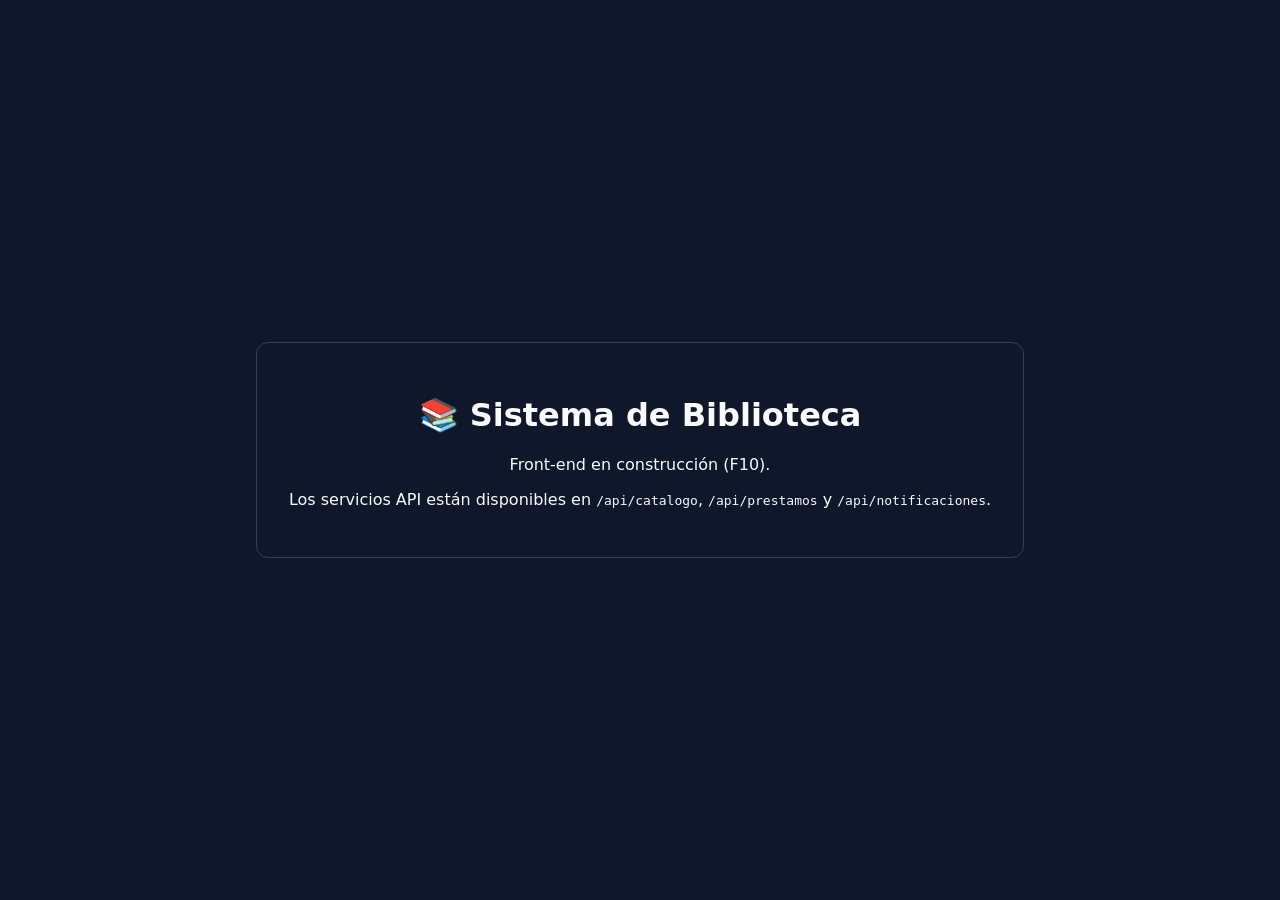
==== frontend/index.html @ 23910ef3 "F1: infraestructura Docker (compose base/override/prod, healthchecks, entrypoint no-root, gateway in" ====
<!doctype html>
<html lang="es">
<head>
  <meta charset="utf-8">
  <title>Sistema de Biblioteca — En construcción</title>
  <style>
    body { font-family: system-ui, sans-serif; display: flex; align-items: center;
           justify-content: center; height: 100vh; margin: 0; background: #0f172a; color: #f8fafc; }
    .card { text-align: center; padding: 2rem; border: 1px solid #334155; border-radius: 12px; }
  </style>
</head>
<body>
  <div class="card">
    <h1>📚 Sistema de Biblioteca</h1>
    <p>Front-end en construcción (F10).</p>
    <p>Los servicios API están disponibles en <code>/api/catalogo</code>, <code>/api/prestamos</code> y <code>/api/notificaciones</code>.</p>
  </div>
</body>
</html>
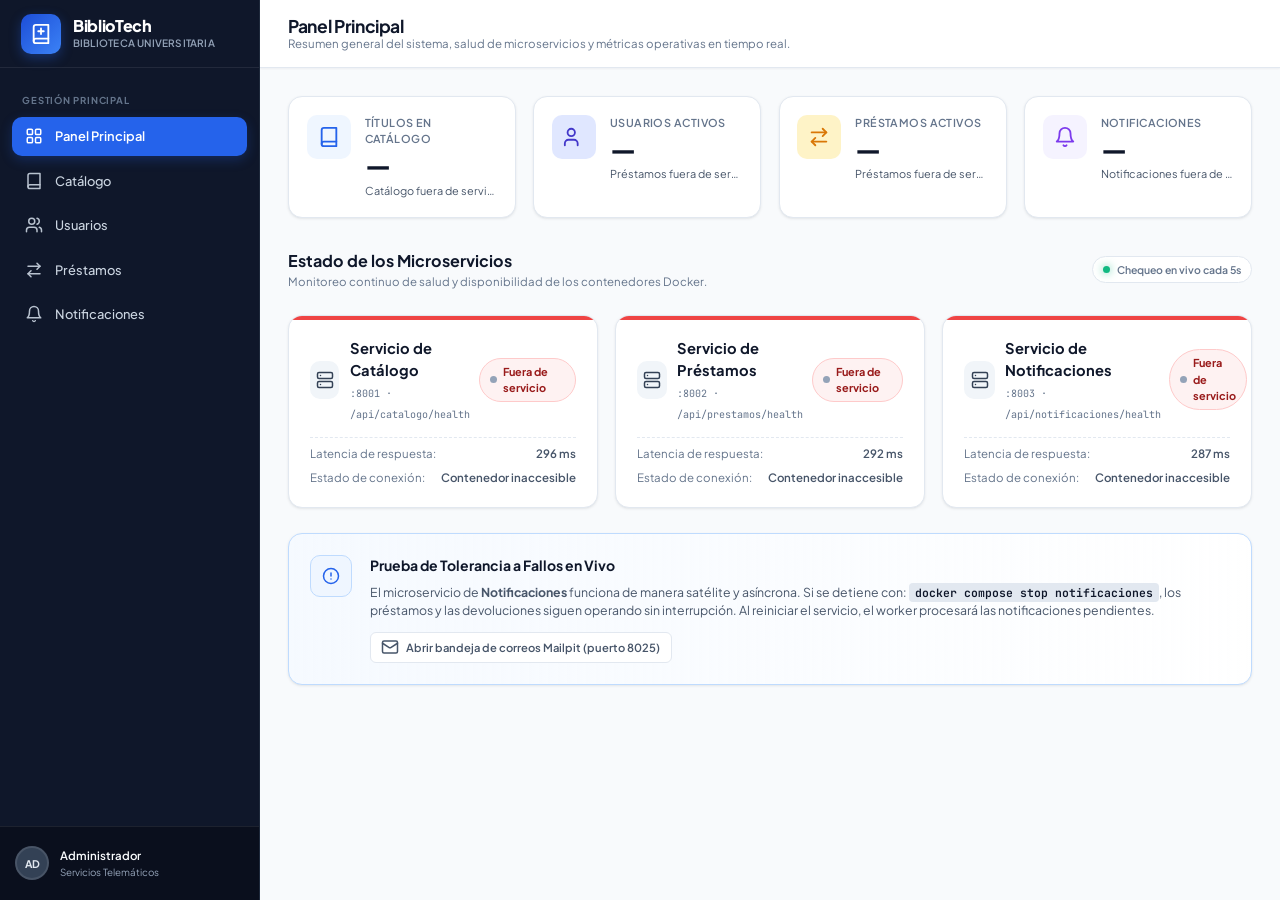
==== commit 4c215fe4: "style: correcion de front" ====
--- a/frontend/index.html
+++ b/frontend/index.html
@@ -1,19 +1,681 @@
 <!doctype html>
 <html lang="es">
+
 <head>
   <meta charset="utf-8">
-  <title>Sistema de Biblioteca — En construcción</title>
-  <style>
-    body { font-family: system-ui, sans-serif; display: flex; align-items: center;
-           justify-content: center; height: 100vh; margin: 0; background: #0f172a; color: #f8fafc; }
-    .card { text-align: center; padding: 2rem; border: 1px solid #334155; border-radius: 12px; }
-  </style>
+  <meta name="viewport" content="width=device-width, initial-scale=1">
+  <meta name="description"
+    content="Sistema de Gestión de Biblioteca Universitaria - Panel de Administración y Microservicios">
+  <title>BiblioTech — Sistema de Gestión de Biblioteca Universitaria</title>
+  <link rel="preconnect" href="https://fonts.googleapis.com">
+  <link rel="preconnect" href="https://fonts.gstatic.com" crossorigin>
+  <link
+    href="https://fonts.googleapis.com/css2?family=Plus+Jakarta+Sans:wght@400;500;600;700;800&family=JetBrains+Mono:wght@400;500&display=swap"
+    rel="stylesheet">
+  <link rel="stylesheet" href="style.css">
 </head>
+
 <body>
-  <div class="card">
-    <h1>📚 Sistema de Biblioteca</h1>
-    <p>Front-end en construcción (F10).</p>
-    <p>Los servicios API están disponibles en <code>/api/catalogo</code>, <code>/api/prestamos</code> y <code>/api/notificaciones</code>.</p>
+  <div class="app-layout">
+    <!-- Overlay móvil para cerrar sidebar al hacer clic fuera -->
+    <div class="sidebar-backdrop" id="sidebarBackdrop"></div>
+
+    <!-- SIDEBAR DE NAVEGACIÓN -->
+    <aside class="sidebar" id="sidebar">
+      <!-- Marca institucional -->
+      <div class="sidebar-brand">
+        <div class="brand-icon">
+          <svg class="svg-icon" viewBox="0 0 24 24" fill="none" stroke="currentColor" stroke-width="2">
+            <path d="M4 19.5A2.5 2.5 0 0 1 6.5 17H20" />
+            <path d="M6.5 2H20v20H6.5A2.5 2.5 0 0 1 4 19.5v-15A2.5 2.5 0 0 1 6.5 2z" />
+            <path d="M12 6v6" />
+            <path d="M9 9h6" />
+          </svg>
+        </div>
+        <div class="brand-text">
+          <span class="brand-title">BiblioTech</span>
+          <span class="brand-subtitle">Biblioteca Universitaria</span>
+        </div>
+      </div>
+
+      <!-- Menú de navegación principal -->
+      <nav class="sidebar-nav" aria-label="Navegación principal">
+        <div class="nav-group-label">GESTIÓN PRINCIPAL</div>
+
+        <button class="nav-item on" data-t="estado" id="nav-btn-estado">
+          <span class="nav-icon">
+            <svg class="svg-icon" viewBox="0 0 24 24" fill="none" stroke="currentColor" stroke-width="2">
+              <rect x="3" y="3" width="7" height="7" rx="1.5" />
+              <rect x="14" y="3" width="7" height="7" rx="1.5" />
+              <rect x="14" y="14" width="7" height="7" rx="1.5" />
+              <rect x="3" y="14" width="7" height="7" rx="1.5" />
+            </svg>
+          </span>
+          <span class="nav-label">Panel Principal</span>
+        </button>
+
+        <button class="nav-item" data-t="catalogo" id="nav-btn-catalogo">
+          <span class="nav-icon">
+            <svg class="svg-icon" viewBox="0 0 24 24" fill="none" stroke="currentColor" stroke-width="2">
+              <path d="M4 19.5A2.5 2.5 0 0 1 6.5 17H20" />
+              <path d="M6.5 2H20v20H6.5A2.5 2.5 0 0 1 4 19.5v-15A2.5 2.5 0 0 1 6.5 2z" />
+            </svg>
+          </span>
+          <span class="nav-label">Catálogo</span>
+        </button>
+
+        <button class="nav-item" data-t="usuarios" id="nav-btn-usuarios">
+          <span class="nav-icon">
+            <svg class="svg-icon" viewBox="0 0 24 24" fill="none" stroke="currentColor" stroke-width="2">
+              <path d="M16 21v-2a4 4 0 0 0-4-4H6a4 4 0 0 0-4 4v2" />
+              <circle cx="9" cy="7" r="4" />
+              <path d="M22 21v-2a4 4 0 0 0-3-3.87" />
+              <path d="M16 3.13a4 4 0 0 1 0 7.75" />
+            </svg>
+          </span>
+          <span class="nav-label">Usuarios</span>
+        </button>
+
+        <button class="nav-item" data-t="prestamos" id="nav-btn-prestamos">
+          <span class="nav-icon">
+            <svg class="svg-icon" viewBox="0 0 24 24" fill="none" stroke="currentColor" stroke-width="2">
+              <path d="m16 3 4 4-4 4" />
+              <path d="M20 7H4" />
+              <path d="m8 21-4-4 4-4" />
+              <path d="M4 17h16" />
+            </svg>
+          </span>
+          <span class="nav-label">Préstamos</span>
+        </button>
+
+        <button class="nav-item" data-t="notificaciones" id="nav-btn-notificaciones">
+          <span class="nav-icon">
+            <svg class="svg-icon" viewBox="0 0 24 24" fill="none" stroke="currentColor" stroke-width="2">
+              <path d="M6 8a6 6 0 0 1 12 0c0 7 3 9 3 9H3s3-2 3-9" />
+              <path d="M10.3 21a1.94 1.94 0 0 0 3.4 0" />
+            </svg>
+          </span>
+          <span class="nav-label">Notificaciones</span>
+          <span class="nav-badge" id="sidebar-notif-badge" style="display:none;">0</span>
+        </button>
+      </nav>
+
+      <!-- Pie del sidebar -->
+      <div class="sidebar-footer">
+        <div class="sidebar-user">
+          <div class="user-avatar">AD</div>
+          <div class="user-meta">
+            <span class="user-name">Administrador</span>
+            <span class="user-role">Servicios Telemáticos</span>
+          </div>
+        </div>
+      </div>
+    </aside>
+
+    <!-- CONTENEDOR PRINCIPAL -->
+    <div class="main-wrapper">
+      <!-- BARRA SUPERIOR (HEADER) -->
+      <header class="topbar">
+        <div class="topbar-left">
+          <button class="btn-toggle-menu" id="btnToggleMenu" aria-label="Abrir o cerrar menú lateral"
+            title="Menú lateral">
+            <svg class="svg-icon" viewBox="0 0 24 24" fill="none" stroke="currentColor" stroke-width="2">
+              <line x1="4" x2="20" y1="12" y2="12" />
+              <line x1="4" x2="20" y1="6" y2="6" />
+              <line x1="4" x2="20" y1="18" y2="18" />
+            </svg>
+          </button>
+          <div class="topbar-title-group">
+            <h1 class="topbar-title" id="pageTitle">Panel Principal</h1>
+            <p class="topbar-desc" id="pageDesc">Resumen del sistema, salud de microservicios y métricas operativas en
+              tiempo real.</p>
+          </div>
+        </div>
+
+        <div class="topbar-right"></div>
+      </header>
+
+      <!-- ÁREA DE CONTENIDO (SECCIONES) -->
+      <main class="content-area">
+
+        <!-- ============================================================== -->
+        <!-- SECCIÓN: PANEL PRINCIPAL (ESTADO) -->
+        <!-- ============================================================== -->
+        <section id="estado" class="view-section">
+          <!-- Tarjetas de estadísticas generales (KPIs con datos reales) -->
+          <div class="kpi-grid">
+            <div class="kpi-card" id="kpi-libros">
+              <div class="kpi-icon-wrap kpi-blue">
+                <svg class="svg-icon" viewBox="0 0 24 24" fill="none" stroke="currentColor" stroke-width="2">
+                  <path d="M4 19.5A2.5 2.5 0 0 1 6.5 17H20" />
+                  <path d="M6.5 2H20v20H6.5A2.5 2.5 0 0 1 4 19.5v-15A2.5 2.5 0 0 1 6.5 2z" />
+                </svg>
+              </div>
+              <div class="kpi-content">
+                <span class="kpi-label">Títulos en Catálogo</span>
+                <span class="kpi-val" id="stat-total-libros">—</span>
+                <span class="kpi-sub" id="stat-libros-sub">Cargando inventario...</span>
+              </div>
+            </div>
+
+            <div class="kpi-card" id="kpi-usuarios">
+              <div class="kpi-icon-wrap kpi-indigo">
+                <svg class="svg-icon" viewBox="0 0 24 24" fill="none" stroke="currentColor" stroke-width="2">
+                  <path d="M16 21v-2a4 4 0 0 0-4-4H6a4 4 0 0 0-4 4v2" />
+                  <circle cx="9" cy="7" r="4" />
+                </svg>
+              </div>
+              <div class="kpi-content">
+                <span class="kpi-label">Usuarios Activos</span>
+                <span class="kpi-val" id="stat-total-usuarios">—</span>
+                <span class="kpi-sub" id="stat-usuarios-sub">Cargando registro...</span>
+              </div>
+            </div>
+
+            <div class="kpi-card" id="kpi-prestamos">
+              <div class="kpi-icon-wrap kpi-amber">
+                <svg class="svg-icon" viewBox="0 0 24 24" fill="none" stroke="currentColor" stroke-width="2">
+                  <path d="m16 3 4 4-4 4" />
+                  <path d="M20 7H4" />
+                  <path d="m8 21-4-4 4-4" />
+                  <path d="M4 17h16" />
+                </svg>
+              </div>
+              <div class="kpi-content">
+                <span class="kpi-label">Préstamos Activos</span>
+                <span class="kpi-val" id="stat-total-prestamos">—</span>
+                <span class="kpi-sub" id="stat-prestamos-sub">Cargando circulación...</span>
+              </div>
+            </div>
+
+            <div class="kpi-card" id="kpi-notificaciones">
+              <div class="kpi-icon-wrap kpi-purple">
+                <svg class="svg-icon" viewBox="0 0 24 24" fill="none" stroke="currentColor" stroke-width="2">
+                  <path d="M6 8a6 6 0 0 1 12 0c0 7 3 9 3 9H3s3-2 3-9" />
+                  <path d="M10.3 21a1.94 1.94 0 0 0 3.4 0" />
+                </svg>
+              </div>
+              <div class="kpi-content">
+                <span class="kpi-label">Notificaciones</span>
+                <span class="kpi-val" id="stat-total-notifs">—</span>
+                <span class="kpi-sub" id="stat-notifs-sub">Cargando cola...</span>
+              </div>
+            </div>
+          </div>
+
+          <!-- Cabecera de sección de salud -->
+          <div class="section-title-bar">
+            <div>
+              <h2 class="section-heading">Estado de los Microservicios</h2>
+              <p class="section-subheading">Monitoreo continuo de salud y disponibilidad de los contenedores Docker.</p>
+            </div>
+            <span class="pulse-indicator-badge">
+              <span class="status-dot green"></span> Chequeo en vivo cada 5s
+            </span>
+          </div>
+
+          <!-- Tarjetas de microservicios -->
+          <div class="cards" id="svc"></div>
+
+          <!-- Banner de Resiliencia y Tolerancia a Fallos -->
+          <div class="callout-card">
+            <div class="callout-icon">
+              <svg class="svg-icon" viewBox="0 0 24 24" fill="none" stroke="currentColor" stroke-width="2">
+                <circle cx="12" cy="12" r="10" />
+                <line x1="12" x2="12" y1="8" y2="12" />
+                <line x1="12" x2="12.01" y1="16" y2="16" />
+              </svg>
+            </div>
+            <div class="callout-content">
+              <h4 class="callout-title">Prueba de Tolerancia a Fallos en Vivo</h4>
+              <p class="callout-desc">
+                El microservicio de <strong>Notificaciones</strong> funciona de manera satélite y asíncrona. Si se
+                detiene con:
+                <code>docker compose stop notificaciones</code>, los préstamos y las devoluciones siguen operando sin
+                interrupción.
+                Al reiniciar el servicio, el worker procesará las notificaciones pendientes.
+              </p>
+              <div class="callout-actions">
+                <a href="http://localhost:8025" target="_blank" rel="noopener noreferrer"
+                  class="btn btn-secondary btn-sm">
+                  <svg class="svg-icon" viewBox="0 0 24 24" fill="none" stroke="currentColor" stroke-width="2">
+                    <rect width="20" height="16" x="2" y="4" rx="2" />
+                    <path d="m22 7-8.97 5.7a1.94 1.94 0 0 1-2.06 0L2 7" />
+                  </svg>
+                  Abrir bandeja de correos Mailpit (puerto 8025)
+                </a>
+              </div>
+            </div>
+          </div>
+        </section>
+
+        <!-- ============================================================== -->
+        <!-- SECCIÓN: CATÁLOGO DE LIBROS Y AUTORES -->
+        <!-- ============================================================== -->
+        <section id="catalogo" class="view-section" hidden>
+          <!-- Alerta de salud de catálogo si cae -->
+          <div id="cat-down-alert" class="alert-banner warning" style="display:none;">
+            <svg class="svg-icon" viewBox="0 0 24 24" fill="none" stroke="currentColor" stroke-width="2">
+              <circle cx="12" cy="12" r="10" />
+              <line x1="12" x2="12" y1="8" y2="12" />
+              <line x1="12" x2="12.01" y1="16" y2="16" />
+            </svg>
+            <div class="alert-content">
+              <strong>El microservicio de Catálogo se encuentra fuera de servicio.</strong>
+              <span>No es posible consultar ni administrar libros y autores en este momento. Espera a que el contenedor de catálogo se restablezca.</span>
+            </div>
+          </div>
+
+          <!-- Formularios en grid equilibrado -->
+          <div class="forms-grid">
+            <!-- Formulario: Nuevo Autor -->
+            <div class="panel-card">
+              <div class="panel-header">
+                <div class="panel-title-group">
+                  <svg class="panel-icon svg-icon" viewBox="0 0 24 24" fill="none" stroke="currentColor"
+                    stroke-width="2">
+                    <path d="M19 21v-2a4 4 0 0 0-4-4H9a4 4 0 0 0-4 4v2" />
+                    <circle cx="12" cy="7" r="4" />
+                  </svg>
+                  <div>
+                    <h3 class="panel-title">Nuevo Autor</h3>
+                    <p class="panel-subtitle">Registra autores para asociarlos a libros</p>
+                  </div>
+                </div>
+              </div>
+              <form id="f-autor" class="panel-form">
+                <div class="form-group">
+                  <label for="autor-nombre" class="form-label">Nombre del autor <span class="req">*</span></label>
+                  <input id="autor-nombre" name="nombre" class="form-control" placeholder="Ej: Gabriel García Márquez"
+                    required>
+                </div>
+                <div class="form-group">
+                  <label for="autor-nac" class="form-label">Nacionalidad</label>
+                  <input id="autor-nac" name="nacionalidad" class="form-control" placeholder="Ej: Colombiana">
+                </div>
+                <div class="form-actions">
+                  <button type="submit" class="btn btn-primary" id="btn-save-autor">
+                    <svg class="svg-icon" viewBox="0 0 24 24" fill="none" stroke="currentColor" stroke-width="2">
+                      <path d="M19 21H5a2 2 0 0 1-2-2V5a2 2 0 0 1 2-2h11l5 5v11a2 2 0 0 1-2 2z" />
+                      <polyline points="17 21 17 13 7 13 7 21" />
+                      <polyline points="7 3 7 8 15 8" />
+                    </svg>
+                    <span>Guardar autor</span>
+                  </button>
+                </div>
+              </form>
+            </div>
+
+            <!-- Formulario: Nuevo Libro -->
+            <div class="panel-card">
+              <div class="panel-header">
+                <div class="panel-title-group">
+                  <svg class="panel-icon svg-icon" viewBox="0 0 24 24" fill="none" stroke="currentColor"
+                    stroke-width="2">
+                    <path d="M4 19.5A2.5 2.5 0 0 1 6.5 17H20" />
+                    <path d="M6.5 2H20v20H6.5A2.5 2.5 0 0 1 4 19.5v-15A2.5 2.5 0 0 1 6.5 2z" />
+                  </svg>
+                  <div>
+                    <h3 class="panel-title">Nuevo Libro</h3>
+                    <p class="panel-subtitle">Añade obras al acervo bibliográfico</p>
+                  </div>
+                </div>
+              </div>
+              <form id="f-libro" class="panel-form">
+                <div class="form-group">
+                  <label for="libro-titulo" class="form-label">Título de la obra <span class="req">*</span></label>
+                  <input id="libro-titulo" name="titulo" class="form-control" placeholder="Ej: Cien años de soledad"
+                    required>
+                </div>
+                <div class="form-row">
+                  <div class="form-group flex-2">
+                    <label for="sel-autor" class="form-label">Autor asignado</label>
+                    <select name="autor_id" id="sel-autor" class="form-control"></select>
+                  </div>
+                  <div class="form-group flex-1">
+                    <label for="libro-ejemplares" class="form-label">Ejemplares <span class="req">*</span></label>
+                    <input id="libro-ejemplares" name="ejemplares_totales" class="form-control" type="number" min="1"
+                      value="1" title="Cantidad de ejemplares iniciales" required>
+                  </div>
+                </div>
+                <div class="form-actions">
+                  <button type="submit" class="btn btn-primary" id="btn-save-libro">
+                    <svg class="svg-icon" viewBox="0 0 24 24" fill="none" stroke="currentColor" stroke-width="2">
+                      <path d="M12 5v14" />
+                      <path d="M5 12h14" />
+                    </svg>
+                    <span>Guardar libro</span>
+                  </button>
+                </div>
+              </form>
+            </div>
+          </div>
+
+          <!-- Panel de inventario con filtros y búsqueda -->
+          <div class="table-card">
+            <div class="table-card-header">
+              <div class="table-title-group">
+                <h3 class="table-title">Inventario de Libros</h3>
+                <span class="count-badge" id="count-libros">0 libros</span>
+              </div>
+              <div class="table-filters">
+                <div class="search-box">
+                  <svg class="search-icon svg-icon" viewBox="0 0 24 24" fill="none" stroke="currentColor"
+                    stroke-width="2">
+                    <circle cx="11" cy="11" r="8" />
+                    <path d="m21 21-4.3-4.3" />
+                  </svg>
+                  <input type="text" id="filter-libros-search" class="search-input"
+                    placeholder="Buscar por título o autor...">
+                </div>
+                <div class="filter-pill-group">
+                  <button type="button" class="filter-pill active" data-filter-disp="all">Todos</button>
+                  <button type="button" class="filter-pill" data-filter-disp="available">Disponibles</button>
+                  <button type="button" class="filter-pill" data-filter-disp="out">Agotados</button>
+                </div>
+              </div>
+            </div>
+            <div class="table-responsive" id="t-libros"></div>
+          </div>
+        </section>
+
+        <!-- ============================================================== -->
+        <!-- SECCIÓN: GESTIÓN DE USUARIOS -->
+        <!-- ============================================================== -->
+        <section id="usuarios" class="view-section" hidden>
+          <div class="forms-grid single-col">
+            <div class="panel-card">
+              <div class="panel-header">
+                <div class="panel-title-group">
+                  <svg class="panel-icon svg-icon" viewBox="0 0 24 24" fill="none" stroke="currentColor"
+                    stroke-width="2">
+                    <path d="M16 21v-2a4 4 0 0 0-4-4H6a4 4 0 0 0-4 4v2" />
+                    <circle cx="9" cy="7" r="4" />
+                  </svg>
+                  <div>
+                    <h3 class="panel-title">Registro de Usuario Universitario</h3>
+                    <p class="panel-subtitle">Alta de estudiantes y docentes autorizados para solicitar préstamos</p>
+                  </div>
+                </div>
+              </div>
+              <form id="f-user" class="panel-form">
+                <div class="form-row-4">
+                  <div class="form-group">
+                    <label for="user-cod" class="form-label">Código / CI <span class="req">*</span></label>
+                    <input id="user-cod" name="codigo" class="form-control" placeholder="Ej: EST-2024-001 o CI"
+                      required>
+                  </div>
+                  <div class="form-group flex-2">
+                    <label for="user-nom" class="form-label">Nombre completo <span class="req">*</span></label>
+                    <input id="user-nom" name="nombre" class="form-control" placeholder="Ej: Ana María Morales"
+                      required>
+                  </div>
+                  <div class="form-group flex-2">
+                    <label for="user-mail" class="form-label">Correo institucional <span class="req">*</span></label>
+                    <input id="user-mail" name="correo" type="email" class="form-control"
+                      placeholder="usuario@universidad.edu" required>
+                  </div>
+                  <div class="form-group">
+                    <label for="user-tipo" class="form-label">Tipo de usuario <span class="req">*</span></label>
+                    <select id="user-tipo" name="tipo" class="form-control">
+                      <option value="ESTUDIANTE">ESTUDIANTE</option>
+                      <option value="DOCENTE">DOCENTE</option>
+                    </select>
+                  </div>
+                </div>
+                <div class="form-actions">
+                  <button type="submit" class="btn btn-primary" id="btn-save-user">
+                    <svg class="svg-icon" viewBox="0 0 24 24" fill="none" stroke="currentColor" stroke-width="2">
+                      <path d="M16 21v-2a4 4 0 0 0-4-4H6a4 4 0 0 0-4 4v2" />
+                      <circle cx="9" cy="7" r="4" />
+                      <line x1="19" x2="19" y1="8" y2="14" />
+                      <line x1="22" x2="16" y1="11" y2="11" />
+                    </svg>
+                    <span>Registrar usuario</span>
+                  </button>
+                </div>
+              </form>
+            </div>
+          </div>
+
+          <div class="table-card">
+            <div class="table-card-header">
+              <div class="table-title-group">
+                <h3 class="table-title">Directorio de Usuarios</h3>
+                <span class="count-badge" id="count-users">0 usuarios</span>
+              </div>
+              <div class="table-filters">
+                <div class="search-box">
+                  <svg class="search-icon svg-icon" viewBox="0 0 24 24" fill="none" stroke="currentColor"
+                    stroke-width="2">
+                    <circle cx="11" cy="11" r="8" />
+                    <path d="m21 21-4.3-4.3" />
+                  </svg>
+                  <input type="text" id="filter-users-search" class="search-input"
+                    placeholder="Buscar por código, nombre o correo...">
+                </div>
+                <div class="filter-pill-group">
+                  <button type="button" class="filter-pill active" data-filter-tipo="all">Todos</button>
+                  <button type="button" class="filter-pill" data-filter-tipo="ESTUDIANTE">Estudiantes</button>
+                  <button type="button" class="filter-pill" data-filter-tipo="DOCENTE">Docentes</button>
+                </div>
+              </div>
+            </div>
+            <div class="table-responsive" id="t-users"></div>
+          </div>
+        </section>
+
+        <!-- ============================================================== -->
+        <!-- SECCIÓN: PRÉSTAMOS Y DEVOLUCIONES -->
+        <!-- ============================================================== -->
+        <section id="prestamos" class="view-section" hidden>
+          <!-- Alerta de salud de catálogo en préstamos si cae -->
+          <div id="cat-down-prestamos-alert" class="alert-banner warning" style="display:none;">
+            <svg class="svg-icon" viewBox="0 0 24 24" fill="none" stroke="currentColor" stroke-width="2">
+              <circle cx="12" cy="12" r="10" />
+              <line x1="12" x2="12" y1="8" y2="12" />
+              <line x1="12" x2="12.01" y1="16" y2="16" />
+            </svg>
+            <div class="alert-content">
+              <strong>El microservicio de Catálogo se encuentra fuera de servicio.</strong>
+              <span>No es posible registrar nuevos préstamos ni devoluciones hasta que el servicio de Catálogo vuelva a estar en línea. El historial de préstamos se encuentra disponible en modo consulta a continuación.</span>
+            </div>
+          </div>
+
+          <div class="forms-grid">
+            <!-- Formulario de nuevo préstamo -->
+            <div class="panel-card">
+              <div class="panel-header">
+                <div class="panel-title-group">
+                  <svg class="panel-icon svg-icon" viewBox="0 0 24 24" fill="none" stroke="currentColor"
+                    stroke-width="2">
+                    <path d="m16 3 4 4-4 4" />
+                    <path d="M20 7H4" />
+                    <path d="m8 21-4-4 4-4" />
+                    <path d="M4 17h16" />
+                  </svg>
+                  <div>
+                    <h3 class="panel-title">Nuevo Préstamo</h3>
+                    <p class="panel-subtitle">Plazo configurable en días. Requiere ejemplares disponibles</p>
+                  </div>
+                </div>
+              </div>
+              <form id="f-prestamo" class="panel-form">
+                <div class="form-group">
+                  <label for="sel-user" class="form-label">Usuario solicitante <span class="req">*</span></label>
+                  <select name="usuario_id" id="sel-user" class="form-control" required></select>
+                </div>
+                <div class="form-group">
+                  <label for="sel-libro" class="form-label">Libro a prestar <span class="req">*</span></label>
+                  <select name="libro_id" id="sel-libro" class="form-control" required></select>
+                </div>
+                <div class="form-group">
+                  <label for="input-dias-prestamo" class="form-label">Tiempo de préstamo (días) <span class="req">*</span></label>
+                  <input type="number" name="dias_prestamo" id="input-dias-prestamo" class="form-control" min="1" max="365" value="7" required placeholder="Ej. 7">
+                  <span class="form-hint" id="hint-dias-prestamo">Plazo en días antes de la fecha límite (por defecto: 7 días)</span>
+                </div>
+                <div class="form-actions">
+                  <button type="submit" class="btn btn-primary" id="btn-prestar">
+                    <svg class="svg-icon" viewBox="0 0 24 24" fill="none" stroke="currentColor" stroke-width="2">
+                      <path d="M5 12h14" />
+                      <path d="m12 5 7 7-7 7" />
+                    </svg>
+                    <span>Prestar libro</span>
+                  </button>
+                </div>
+              </form>
+            </div>
+
+            <!-- Seguimiento y revisión de vencimientos -->
+            <div class="panel-card">
+              <div class="panel-header">
+                <div class="panel-title-group">
+                  <svg class="panel-icon svg-icon" viewBox="0 0 24 24" fill="none" stroke="currentColor"
+                    stroke-width="2">
+                    <circle cx="12" cy="12" r="10" />
+                    <polyline points="12 6 12 12 16 14" />
+                  </svg>
+                  <div>
+                    <h3 class="panel-title">Seguimiento y Control</h3>
+                    <p class="panel-subtitle">Filtra por estado y procesa avisos de vencimiento</p>
+                  </div>
+                </div>
+              </div>
+              <div class="panel-form">
+                <div class="form-group">
+                  <label for="f-est" class="form-label">Estado de los préstamos</label>
+                  <select id="f-est" class="form-control">
+                    <option value="">Todos los préstamos</option>
+                    <option value="ACTIVO">Solo préstamos ACTIVOS</option>
+                    <option value="DEVUELTO">Solo préstamos DEVUELTOS</option>
+                  </select>
+                </div>
+                <div class="form-actions">
+                  <button type="button" id="btn-rev" class="btn btn-secondary"
+                    title="Envía avisos de correo a préstamos con 2 o menos días restantes y reintenta multas pendientes">
+                    <svg class="svg-icon" viewBox="0 0 24 24" fill="none" stroke="currentColor" stroke-width="2">
+                      <circle cx="12" cy="12" r="10" />
+                      <polyline points="12 6 12 12 14 10" />
+                      <path d="M12 2a10 10 0 0 1 10 10" />
+                    </svg>
+                    <span>Revisar vencimientos</span>
+                  </button>
+                </div>
+              </div>
+            </div>
+          </div>
+
+          <!-- Tabla de préstamos -->
+          <div class="table-card">
+            <div class="table-card-header">
+              <div class="table-title-group">
+                <h3 class="table-title">Historial de Circulación y Préstamos</h3>
+                <span class="count-badge" id="count-prest">0 préstamos</span>
+              </div>
+              <div class="table-filters">
+                <div class="search-box">
+                  <svg class="search-icon svg-icon" viewBox="0 0 24 24" fill="none" stroke="currentColor"
+                    stroke-width="2">
+                    <circle cx="11" cy="11" r="8" />
+                    <path d="m21 21-4.3-4.3" />
+                  </svg>
+                  <input type="text" id="filter-prest-search" class="search-input"
+                    placeholder="Buscar por usuario o título de libro...">
+                </div>
+              </div>
+            </div>
+            <div class="table-responsive" id="t-prest"></div>
+          </div>
+        </section>
+
+        <!-- ============================================================== -->
+        <!-- SECCIÓN: NOTIFICACIONES -->
+        <!-- ============================================================== -->
+        <section id="notificaciones" class="view-section" hidden>
+          <!-- Alerta de salud de notificaciones si cae -->
+          <div id="notif-down-alert" class="alert-banner warning" style="display:none;">
+            <svg class="svg-icon" viewBox="0 0 24 24" fill="none" stroke="currentColor" stroke-width="2">
+              <circle cx="12" cy="12" r="10" />
+              <line x1="12" x2="12" y1="8" y2="12" />
+              <line x1="12" x2="12.01" y1="16" y2="16" />
+            </svg>
+            <div class="alert-content">
+              <strong>El microservicio de Notificaciones se encuentra fuera de servicio.</strong>
+              <span>Los préstamos continúan funcionando normalmente. Puedes consultar la bandeja de correos en Mailpit
+                (puerto 8025) cuando el servicio se restablezca.</span>
+            </div>
+          </div>
+
+          <!-- Filtros de notificaciones -->
+          <div class="table-card">
+            <div class="table-card-header">
+              <div class="table-title-group">
+                <h3 class="table-title">Seguimiento de Correos y Notificaciones</h3>
+                <span class="count-badge" id="count-notif">0 registros</span>
+              </div>
+              <div class="table-filters">
+                <div class="search-box">
+                  <svg class="search-icon svg-icon" viewBox="0 0 24 24" fill="none" stroke="currentColor"
+                    stroke-width="2">
+                    <circle cx="11" cy="11" r="8" />
+                    <path d="m21 21-4.3-4.3" />
+                  </svg>
+                  <input type="text" id="filter-notif-search" class="search-input"
+                    placeholder="Buscar destinatario o correo...">
+                </div>
+                <select id="n-est" class="form-control filter-select">
+                  <option value="">Todos los estados</option>
+                  <option value="PENDIENTE">PENDIENTE</option>
+                  <option value="ENVIADA">ENVIADA</option>
+                  <option value="FALLIDA">FALLIDA</option>
+                </select>
+                <select id="n-tipo" class="form-control filter-select">
+                  <option value="">Todos los tipos</option>
+                  <option value="PRESTAMO">PRESTAMO</option>
+                  <option value="POR_VENCER">POR_VENCER</option>
+                  <option value="MULTA">MULTA</option>
+                </select>
+              </div>
+            </div>
+            <div class="table-responsive" id="t-notif"></div>
+          </div>
+        </section>
+
+      </main>
+    </div>
   </div>
+
+  <!-- ============================================================== -->
+  <!-- MODAL REUTILIZABLE PARA ACCIONES Y EDICIÓN -->
+  <!-- ============================================================== -->
+  <div class="modal-backdrop" id="modalBackdrop" aria-hidden="true">
+    <div class="modal-dialog" role="dialog" aria-modal="true" aria-labelledby="modalTitle">
+      <div class="modal-header">
+        <h3 class="modal-title" id="modalTitle">Título del diálogo</h3>
+        <button type="button" class="modal-close" id="modalCloseBtn" aria-label="Cerrar modal">
+          <svg class="svg-icon" viewBox="0 0 24 24" fill="none" stroke="currentColor" stroke-width="2">
+            <line x1="18" x2="6" y1="6" y2="18" />
+            <line x1="6" x2="18" y1="6" y2="18" />
+          </svg>
+        </button>
+      </div>
+      <div class="modal-body" id="modalBody">
+        <!-- Contenido dinámico inyectado por app.js -->
+      </div>
+      <div class="modal-footer" id="modalFooter">
+        <!-- Botones dinámicos inyectados por app.js -->
+      </div>
+    </div>
+  </div>
+
+  <!-- ============================================================== -->
+  <!-- TOAST / NOTIFICACIONES FLOTANTES -->
+  <!-- ============================================================== -->
+  <div id="toast-container" class="toast-container" role="status" aria-live="polite"></div>
+  <!-- Compatibilidad con id toast existente si algún script directo lo busca -->
+  <div id="toast" role="status" style="display:none;"></div>
+
+  <script src="app.js"></script>
 </body>
-</html>
+
+</html>
--- a/frontend/style.css
+++ b/frontend/style.css
@@ -0,0 +1,2916 @@
+/* =============================================================================
+   BiblioTech — Sistema de Gestión de Biblioteca Universitaria
+   Diseño de Interfaz SaaS Administrativa y Dashboard de Microservicios
+   ============================================================================= */
+
+:root {
+    /* Paleta cromática principal */
+    --primary: #2563eb;
+    --primary-hover: #1d4ed8;
+    --primary-subtle: #eff6ff;
+    --primary-border: #bfdbfe;
+    --primary-shadow: rgba(37, 99, 235, 0.25);
+
+    /* Tonos neutros y oscuros profesionales (Deep Slate / Navy) */
+    --navy-950: #0a0f1d;
+    --navy-900: #0f172a;
+    --navy-850: #131d36;
+    --navy-800: #1e293b;
+    --navy-700: #334155;
+    --navy-border: rgba(255, 255, 255, 0.08);
+    --navy-border-hover: rgba(255, 255, 255, 0.16);
+
+    /* Superficies y fondos claros */
+    --bg-app: #f8fafc;
+    --bg-card: #ffffff;
+    --bg-subtle: #f1f5f9;
+    --bg-hover: #e2e8f0;
+
+    /* Tipografía y textos */
+    --tx-main: #0f172a;
+    --tx-secondary: #475569;
+    --tx-muted: #64748b;
+    --tx-subtle: #94a3b8;
+    --tx-inverse: #ffffff;
+
+    /* Bordes y separadores */
+    --border: #e2e8f0;
+    --border-light: #f1f5f9;
+    --border-focus: #3b82f6;
+
+    /* Estados semánticos */
+    --success: #10b981;
+    --success-bg: #ecfdf5;
+    --success-tx: #065f46;
+    --success-border: #a7f3d0;
+
+    --warning: #f59e0b;
+    --warning-bg: #fffbeb;
+    --warning-tx: #92400e;
+    --warning-border: #fde68a;
+
+    --danger: #ef4444;
+    --danger-hover: #dc2626;
+    --danger-bg: #fef2f2;
+    --danger-tx: #991b1b;
+    --danger-border: #fecaca;
+
+    --info: #3b82f6;
+    --info-bg: #eff6ff;
+    --info-tx: #1e40af;
+    --info-border: #bfdbfe;
+
+    --purple: #8b5cf6;
+    --purple-bg: #f5f3ff;
+    --purple-tx: #5b21b6;
+    --purple-border: #ddd6fe;
+
+    /* Sombras sutiles */
+    --shadow-xs: 0 1px 2px 0 rgba(15, 23, 42, 0.05);
+    --shadow-sm: 0 1px 3px 0 rgba(15, 23, 42, 0.08), 0 1px 2px -1px rgba(15, 23, 42, 0.06);
+    --shadow-md: 0 4px 6px -1px rgba(15, 23, 42, 0.07), 0 2px 4px -2px rgba(15, 23, 42, 0.05);
+    --shadow-lg: 0 10px 15px -3px rgba(15, 23, 42, 0.08), 0 4px 6px -4px rgba(15, 23, 42, 0.04);
+    --shadow-xl: 0 20px 25px -5px rgba(15, 23, 42, 0.1), 0 8px 10px -6px rgba(15, 23, 42, 0.08);
+
+    /* Radios de curvatura */
+    --radius-xs: 4px;
+    --radius-sm: 6px;
+    --radius-md: 10px;
+    --radius-lg: 14px;
+    --radius-xl: 20px;
+    --radius-full: 9999px;
+
+    /* Tipografías */
+    --font-family: 'Plus Jakarta Sans', system-ui, -apple-system, BlinkMacSystemFont, 'Segoe UI', Roboto, Helvetica, Arial, sans-serif;
+    --font-mono: 'JetBrains Mono', ui-monospace, SFMono-Regular, Menlo, Monaco, Consolas, monospace;
+
+    /* Transición estándar */
+    --transition: all 0.2s cubic-bezier(0.16, 1, 0.3, 1);
+    --sidebar-w: 260px;
+    --topbar-h: 68px;
+}
+
+/* =============================================================================
+   REINICIO Y ESTILOS BASE
+   ============================================================================= */
+
+*,
+*::before,
+*::after {
+    box-sizing: border-box;
+    margin: 0;
+    padding: 0;
+}
+
+html {
+    font-size: 14px;
+    scroll-behavior: smooth;
+    -webkit-font-smoothing: antialiased;
+    -moz-osx-font-smoothing: grayscale;
+}
+
+body {
+    font-family: var(--font-family);
+    background-color: var(--bg-app);
+    color: var(--tx-main);
+    line-height: 1.5;
+    min-height: 100vh;
+    overflow-x: hidden;
+}
+
+/* Iconos SVG inline */
+.svg-icon {
+    width: 18px;
+    height: 18px;
+    stroke-width: 2;
+    stroke: currentColor;
+    fill: none;
+    stroke-linecap: round;
+    stroke-linejoin: round;
+    display: inline-block;
+    vertical-align: middle;
+    flex-shrink: 0;
+}
+
+/* Accesibilidad al foco */
+button:focus-visible,
+input:focus-visible,
+select:focus-visible,
+a:focus-visible {
+    outline: 2px solid var(--primary);
+    outline-offset: 2px;
+}
+
+/* Ocultar elementos */
+[hidden] {
+    display: none !important;
+}
+
+/* =============================================================================
+   ESTRUCTURA GENERAL (APP LAYOUT)
+   ============================================================================= */
+
+.app-layout {
+    display: flex;
+    min-height: 100vh;
+    width: 100%;
+}
+
+/* -----------------------------------------------------------------------------
+   SIDEBAR (MENÚ LATERAL)
+   -------------------------------------------------------------------------- */
+
+.sidebar {
+    width: var(--sidebar-w);
+    background: var(--navy-900);
+    color: #f8fafc;
+    display: flex;
+    flex-direction: column;
+    position: fixed;
+    top: 0;
+    bottom: 0;
+    left: 0;
+    z-index: 100;
+    border-right: 1px solid var(--navy-800);
+    transition: transform 0.3s cubic-bezier(0.16, 1, 0.3, 1);
+}
+
+.sidebar-backdrop {
+    display: none;
+    position: fixed;
+    inset: 0;
+    background: rgba(15, 23, 42, 0.6);
+    backdrop-filter: blur(4px);
+    z-index: 90;
+    opacity: 0;
+    transition: opacity 0.3s ease;
+}
+
+/* Marca de la Universidad */
+.sidebar-brand {
+    height: var(--topbar-h);
+    padding: 0 1.5rem;
+    display: flex;
+    align-items: center;
+    gap: 0.85rem;
+    border-bottom: 1px solid var(--navy-border);
+}
+
+.brand-icon {
+    width: 40px;
+    height: 40px;
+    border-radius: var(--radius-md);
+    background: linear-gradient(135deg, #1d4ed8, #3b82f6);
+    color: #ffffff;
+    display: flex;
+    align-items: center;
+    justify-content: center;
+    box-shadow: 0 4px 12px rgba(37, 99, 235, 0.35);
+}
+
+.brand-icon .svg-icon {
+    width: 22px;
+    height: 22px;
+}
+
+.brand-text {
+    display: flex;
+    flex-direction: column;
+}
+
+.brand-title {
+    font-size: 1.15rem;
+    font-weight: 800;
+    letter-spacing: -0.02em;
+    color: #ffffff;
+    line-height: 1.2;
+}
+
+.brand-subtitle {
+    font-size: 0.72rem;
+    font-weight: 600;
+    color: var(--tx-subtle);
+    letter-spacing: 0.02em;
+    text-transform: uppercase;
+}
+
+/* Navegación del sidebar */
+.sidebar-nav {
+    flex: 1;
+    padding: 1.25rem 0.85rem;
+    display: flex;
+    flex-direction: column;
+    gap: 0.35rem;
+    overflow-y: auto;
+}
+
+.nav-group-label {
+    font-size: 0.68rem;
+    font-weight: 700;
+    color: #64748b;
+    letter-spacing: 0.08em;
+    padding: 0.5rem 0.75rem 0.35rem;
+    text-transform: uppercase;
+}
+
+.nav-item {
+    width: 100%;
+    display: flex;
+    align-items: center;
+    gap: 0.85rem;
+    padding: 0.7rem 0.85rem;
+    background: transparent;
+    color: #cbd5e1;
+    border: 1px solid transparent;
+    border-radius: var(--radius-md);
+    font-family: inherit;
+    font-size: 0.92rem;
+    font-weight: 500;
+    cursor: pointer;
+    transition: var(--transition);
+    text-align: left;
+    position: relative;
+}
+
+.nav-item:hover {
+    background: rgba(255, 255, 255, 0.06);
+    color: #ffffff;
+}
+
+.nav-item.on {
+    background: var(--primary);
+    color: #ffffff;
+    font-weight: 600;
+    box-shadow: 0 4px 12px var(--primary-shadow);
+}
+
+.nav-item .nav-icon {
+    display: flex;
+    align-items: center;
+    justify-content: center;
+    color: currentColor;
+    opacity: 0.9;
+}
+
+.nav-item.on .nav-icon {
+    opacity: 1;
+}
+
+.nav-item .nav-label {
+    flex: 1;
+}
+
+.nav-badge {
+    font-size: 0.7rem;
+    font-weight: 700;
+    background: var(--danger);
+    color: #ffffff;
+    padding: 0.15rem 0.5rem;
+    border-radius: var(--radius-full);
+    line-height: 1;
+}
+
+/* Pie del sidebar */
+.sidebar-footer {
+    padding: 1rem 0.85rem;
+    border-top: 1px solid var(--navy-border);
+    display: flex;
+    flex-direction: column;
+    gap: 0.85rem;
+    background: var(--navy-950);
+}
+
+.mailpit-card {
+    display: flex;
+    align-items: center;
+    gap: 0.75rem;
+    padding: 0.65rem 0.75rem;
+    background: rgba(255, 255, 255, 0.04);
+    border: 1px solid var(--navy-border);
+    border-radius: var(--radius-md);
+    color: #f8fafc;
+    text-decoration: none;
+    transition: var(--transition);
+}
+
+.mailpit-card:hover {
+    background: rgba(255, 255, 255, 0.08);
+    border-color: var(--navy-border-hover);
+    transform: translateY(-1px);
+}
+
+.mailpit-icon {
+    width: 32px;
+    height: 32px;
+    border-radius: var(--radius-sm);
+    background: rgba(245, 158, 11, 0.18);
+    color: #f59e0b;
+    display: flex;
+    align-items: center;
+    justify-content: center;
+}
+
+.mailpit-info {
+    flex: 1;
+    display: flex;
+    flex-direction: column;
+}
+
+.mailpit-title {
+    font-size: 0.82rem;
+    font-weight: 600;
+    color: #f8fafc;
+}
+
+.mailpit-sub {
+    font-size: 0.7rem;
+    color: #94a3b8;
+    font-family: var(--font-mono);
+}
+
+.mailpit-ext {
+    width: 14px;
+    height: 14px;
+    color: #94a3b8;
+}
+
+.sidebar-user {
+    display: flex;
+    align-items: center;
+    gap: 0.75rem;
+    padding: 0.4rem 0.25rem;
+}
+
+.user-avatar {
+    width: 34px;
+    height: 34px;
+    border-radius: var(--radius-full);
+    background: #334155;
+    color: #e2e8f0;
+    font-size: 0.75rem;
+    font-weight: 700;
+    display: flex;
+    align-items: center;
+    justify-content: center;
+    border: 2px solid rgba(255, 255, 255, 0.1);
+}
+
+.user-meta {
+    display: flex;
+    flex-direction: column;
+}
+
+.user-name {
+    font-size: 0.82rem;
+    font-weight: 600;
+    color: #f8fafc;
+}
+
+.user-role {
+    font-size: 0.7rem;
+    color: #94a3b8;
+}
+
+/* =============================================================================
+   CONTENEDOR PRINCIPAL Y BARRA SUPERIOR (HEADER)
+   ============================================================================= */
+
+.main-wrapper {
+    flex: 1;
+    margin-left: var(--sidebar-w);
+    display: flex;
+    flex-direction: column;
+    min-height: 100vh;
+    min-width: 0;
+    transition: margin-left 0.3s cubic-bezier(0.16, 1, 0.3, 1);
+}
+
+.topbar {
+    height: var(--topbar-h);
+    background: #ffffff;
+    border-bottom: 1px solid var(--border);
+    padding: 0 2rem;
+    display: flex;
+    align-items: center;
+    justify-content: space-between;
+    position: sticky;
+    top: 0;
+    z-index: 40;
+    box-shadow: var(--shadow-xs);
+}
+
+.topbar-left {
+    display: flex;
+    align-items: center;
+    gap: 1rem;
+}
+
+.btn-toggle-menu {
+    display: none;
+    background: transparent;
+    border: 1px solid var(--border);
+    border-radius: var(--radius-md);
+    padding: 0.5rem;
+    color: var(--tx-secondary);
+    cursor: pointer;
+    align-items: center;
+    justify-content: center;
+    transition: var(--transition);
+}
+
+.btn-toggle-menu:hover {
+    background: var(--bg-subtle);
+    color: var(--tx-main);
+}
+
+.topbar-title-group {
+    display: flex;
+    flex-direction: column;
+}
+
+.topbar-title {
+    font-size: 1.25rem;
+    font-weight: 700;
+    color: var(--tx-main);
+    letter-spacing: -0.02em;
+    line-height: 1.2;
+}
+
+.topbar-desc {
+    font-size: 0.82rem;
+    color: var(--tx-muted);
+    line-height: 1.2;
+}
+
+.topbar-right {
+    display: flex;
+    align-items: center;
+    gap: 1rem;
+}
+
+/* Monitores de microservicios compactos en la barra superior */
+.header-services {
+    display: flex;
+    align-items: center;
+    gap: 0.5rem;
+    background: var(--bg-subtle);
+    padding: 0.3rem 0.5rem;
+    border-radius: var(--radius-full);
+    border: 1px solid var(--border);
+}
+
+.service-pill {
+    display: inline-flex;
+    align-items: center;
+    gap: 0.35rem;
+    padding: 0.2rem 0.55rem;
+    border-radius: var(--radius-full);
+    font-size: 0.72rem;
+    font-weight: 600;
+    color: var(--tx-secondary);
+    background: #ffffff;
+    border: 1px solid var(--border);
+    transition: var(--transition);
+}
+
+.service-pill.up {
+    color: var(--success-tx);
+    border-color: var(--success-border);
+    background: var(--success-bg);
+}
+
+.service-pill.down {
+    color: var(--danger-tx);
+    border-color: var(--danger-border);
+    background: var(--danger-bg);
+}
+
+.status-dot {
+    width: 7px;
+    height: 7px;
+    border-radius: 50%;
+    background: #94a3b8;
+    display: inline-block;
+    flex-shrink: 0;
+}
+
+.service-pill.up .status-dot {
+    background: var(--success);
+    box-shadow: 0 0 8px rgba(16, 185, 129, 0.7);
+    animation: pulse-dot 2s infinite;
+}
+
+.service-pill.down .status-dot {
+    background: var(--danger);
+    box-shadow: 0 0 8px rgba(239, 68, 68, 0.7);
+}
+
+@keyframes pulse-dot {
+
+    0%,
+    100% {
+        opacity: 1;
+        transform: scale(1);
+    }
+
+    50% {
+        opacity: 0.5;
+        transform: scale(0.9);
+    }
+}
+
+.btn-icon {
+    background: #ffffff;
+    border: 1px solid var(--border);
+    border-radius: var(--radius-md);
+    padding: 0.55rem;
+    color: var(--tx-secondary);
+    cursor: pointer;
+    display: flex;
+    align-items: center;
+    justify-content: center;
+    transition: var(--transition);
+}
+
+.btn-icon:hover {
+    background: var(--bg-subtle);
+    color: var(--primary);
+    border-color: var(--primary-border);
+}
+
+.btn-icon.spinning .svg-icon {
+    animation: spin 0.8s linear infinite;
+}
+
+@keyframes spin {
+    from {
+        transform: rotate(0deg);
+    }
+
+    to {
+        transform: rotate(360deg);
+    }
+}
+
+/* =============================================================================
+   ÁREA DE CONTENIDO (MAIN VIEW SECTIONS)
+   ============================================================================= */
+
+.content-area {
+    flex: 1;
+    padding: 2rem;
+    max-width: 1440px;
+    width: 100%;
+    margin: 0 auto;
+}
+
+.view-section {
+    display: flex;
+    flex-direction: column;
+    gap: 1.75rem;
+    animation: fadeIn 0.25s ease-out;
+}
+
+@keyframes fadeIn {
+    from {
+        opacity: 0;
+        transform: translateY(4px);
+    }
+
+    to {
+        opacity: 1;
+        transform: translateY(0);
+    }
+}
+
+/* =============================================================================
+   TARJETAS DE MÉTRICAS (KPIs)
+   ============================================================================= */
+
+.kpi-grid {
+    display: grid;
+    grid-template-columns: repeat(auto-fit, minmax(220px, 1fr));
+    gap: 1.25rem;
+}
+
+.kpi-card {
+    background: var(--bg-card);
+    border: 1px solid var(--border);
+    border-radius: var(--radius-lg);
+    padding: 1.25rem;
+    display: flex;
+    align-items: flex-start;
+    gap: 1rem;
+    box-shadow: var(--shadow-sm);
+    transition: var(--transition);
+}
+
+.kpi-card:hover {
+    transform: translateY(-2px);
+    box-shadow: var(--shadow-md);
+    border-color: #cbd5e1;
+}
+
+.kpi-icon-wrap {
+    width: 44px;
+    height: 44px;
+    border-radius: var(--radius-md);
+    display: flex;
+    align-items: center;
+    justify-content: center;
+    flex-shrink: 0;
+}
+
+.kpi-icon-wrap .svg-icon {
+    width: 22px;
+    height: 22px;
+}
+
+.kpi-blue {
+    background: #eff6ff;
+    color: #2563eb;
+}
+
+.kpi-indigo {
+    background: #e0e7ff;
+    color: #4338ca;
+}
+
+.kpi-amber {
+    background: #fef3c7;
+    color: #d97706;
+}
+
+.kpi-purple {
+    background: #f5f3ff;
+    color: #7c3aed;
+}
+
+.kpi-content {
+    display: flex;
+    flex-direction: column;
+    min-width: 0;
+}
+
+.kpi-label {
+    font-size: 0.78rem;
+    font-weight: 600;
+    color: var(--tx-muted);
+    text-transform: uppercase;
+    letter-spacing: 0.04em;
+}
+
+.kpi-val {
+    font-size: 1.85rem;
+    font-weight: 800;
+    color: var(--tx-main);
+    letter-spacing: -0.03em;
+    line-height: 1.15;
+    margin: 0.2rem 0;
+}
+
+.kpi-sub {
+    font-size: 0.78rem;
+    color: var(--tx-secondary);
+    white-space: nowrap;
+    overflow: hidden;
+    text-overflow: ellipsis;
+}
+
+/* =============================================================================
+   SECCIÓN DE ESTADO Y MICROSERVICIOS
+   ============================================================================= */
+
+.section-title-bar {
+    display: flex;
+    align-items: center;
+    justify-content: space-between;
+    flex-wrap: wrap;
+    gap: 0.75rem;
+    margin-top: 0.5rem;
+}
+
+.section-heading {
+    font-size: 1.15rem;
+    font-weight: 700;
+    color: var(--tx-main);
+}
+
+.section-subheading {
+    font-size: 0.82rem;
+    color: var(--tx-muted);
+}
+
+.pulse-indicator-badge {
+    display: inline-flex;
+    align-items: center;
+    gap: 0.45rem;
+    font-size: 0.75rem;
+    font-weight: 600;
+    color: var(--tx-muted);
+    background: #ffffff;
+    padding: 0.35rem 0.75rem;
+    border-radius: var(--radius-full);
+    border: 1px solid var(--border);
+}
+
+.status-dot.green {
+    background: var(--success);
+    box-shadow: 0 0 8px rgba(16, 185, 129, 0.7);
+    animation: pulse-dot 2s infinite;
+}
+
+/* Tarjetas de microservicios enriquecidas */
+.cards {
+    display: grid;
+    grid-template-columns: repeat(auto-fit, minmax(290px, 1fr));
+    gap: 1.25rem;
+}
+
+.service-card {
+    background: var(--bg-card);
+    border: 1px solid var(--border);
+    border-radius: var(--radius-lg);
+    padding: 1.5rem;
+    display: flex;
+    flex-direction: column;
+    gap: 1rem;
+    box-shadow: var(--shadow-sm);
+    position: relative;
+    overflow: hidden;
+    transition: var(--transition);
+}
+
+.service-card::before {
+    content: '';
+    position: absolute;
+    top: 0;
+    left: 0;
+    right: 0;
+    height: 4px;
+    background: #cbd5e1;
+}
+
+.service-card.is-up::before {
+    background: var(--success);
+}
+
+.service-card.is-down::before {
+    background: var(--danger);
+}
+
+.service-card:hover {
+    transform: translateY(-2px);
+    box-shadow: var(--shadow-md);
+}
+
+.service-card-header {
+    display: flex;
+    align-items: center;
+    justify-content: space-between;
+}
+
+.service-title-wrap {
+    display: flex;
+    align-items: center;
+    gap: 0.75rem;
+}
+
+.service-icon-box {
+    width: 38px;
+    height: 38px;
+    border-radius: var(--radius-md);
+    background: var(--bg-subtle);
+    color: var(--navy-700);
+    display: flex;
+    align-items: center;
+    justify-content: center;
+}
+
+.service-name {
+    font-size: 1.05rem;
+    font-weight: 700;
+    color: var(--tx-main);
+}
+
+.service-endpoint {
+    font-size: 0.72rem;
+    color: var(--tx-muted);
+    font-family: var(--font-mono);
+}
+
+.service-status-pill {
+    display: inline-flex;
+    align-items: center;
+    gap: 0.4rem;
+    padding: 0.35rem 0.75rem;
+    border-radius: var(--radius-full);
+    font-size: 0.78rem;
+    font-weight: 700;
+}
+
+.service-status-pill.up {
+    background: var(--success-bg);
+    color: var(--success-tx);
+    border: 1px solid var(--success-border);
+}
+
+.service-status-pill.down {
+    background: var(--danger-bg);
+    color: var(--danger-tx);
+    border: 1px solid var(--danger-border);
+}
+
+.service-card-body {
+    display: flex;
+    flex-direction: column;
+    gap: 0.5rem;
+    padding-top: 0.5rem;
+    border-top: 1px dashed var(--border);
+}
+
+.service-meta-row {
+    display: flex;
+    align-items: center;
+    justify-content: space-between;
+    font-size: 0.82rem;
+    color: var(--tx-secondary);
+}
+
+.service-meta-label {
+    color: var(--tx-muted);
+}
+
+.service-meta-val {
+    font-weight: 600;
+}
+
+/* Banner de Resiliencia / Callout */
+.callout-card {
+    background: #ffffff;
+    border: 1px solid #bfdbfe;
+    border-radius: var(--radius-lg);
+    padding: 1.5rem;
+    display: flex;
+    align-items: flex-start;
+    gap: 1.25rem;
+    box-shadow: var(--shadow-sm);
+    background-image: linear-gradient(to right, rgba(239, 246, 255, 0.6), #ffffff);
+}
+
+.callout-icon {
+    width: 42px;
+    height: 42px;
+    border-radius: var(--radius-md);
+    background: #eff6ff;
+    color: var(--primary);
+    display: flex;
+    align-items: center;
+    justify-content: center;
+    flex-shrink: 0;
+    border: 1px solid var(--primary-border);
+}
+
+.callout-content {
+    flex: 1;
+    display: flex;
+    flex-direction: column;
+    gap: 0.5rem;
+}
+
+.callout-title {
+    font-size: 1rem;
+    font-weight: 700;
+    color: var(--tx-main);
+}
+
+.callout-desc {
+    font-size: 0.88rem;
+    color: var(--tx-secondary);
+    line-height: 1.5;
+}
+
+.callout-desc code {
+    font-family: var(--font-mono);
+    background: #e2e8f0;
+    color: #0f172a;
+    padding: 0.15rem 0.45rem;
+    border-radius: var(--radius-xs);
+    font-size: 0.82rem;
+    font-weight: 600;
+}
+
+.callout-actions {
+    margin-top: 0.35rem;
+}
+
+/* =============================================================================
+   FORMULARIOS Y PANELES DE ENTRADA
+   ============================================================================= */
+
+.forms-grid {
+    display: grid;
+    grid-template-columns: repeat(auto-fit, minmax(360px, 1fr));
+    gap: 1.5rem;
+}
+
+.forms-grid.single-col {
+    grid-template-columns: 1fr;
+}
+
+.panel-card {
+    background: var(--bg-card);
+    border: 1px solid var(--border);
+    border-radius: var(--radius-lg);
+    box-shadow: var(--shadow-sm);
+    display: flex;
+    flex-direction: column;
+    overflow: hidden;
+}
+
+.panel-header {
+    padding: 1.25rem 1.5rem;
+    border-bottom: 1px solid var(--border-light);
+    background: #fafafa;
+}
+
+.panel-title-group {
+    display: flex;
+    align-items: center;
+    gap: 0.75rem;
+}
+
+.panel-icon {
+    width: 22px;
+    height: 22px;
+    color: var(--primary);
+}
+
+.panel-title {
+    font-size: 1rem;
+    font-weight: 700;
+    color: var(--tx-main);
+    line-height: 1.2;
+}
+
+.panel-subtitle {
+    font-size: 0.78rem;
+    color: var(--tx-muted);
+}
+
+.panel-form {
+    padding: 1.5rem;
+    display: flex;
+    flex-direction: column;
+    gap: 1.15rem;
+}
+
+.form-group {
+    display: flex;
+    flex-direction: column;
+    gap: 0.4rem;
+}
+
+.form-row {
+    display: flex;
+    gap: 1rem;
+    align-items: flex-start;
+}
+
+.form-row-4 {
+    display: grid;
+    grid-template-columns: repeat(auto-fit, minmax(200px, 1fr));
+    gap: 1rem;
+}
+
+.flex-1 {
+    flex: 1;
+}
+
+.flex-2 {
+    flex: 2;
+}
+
+.form-label {
+    font-size: 0.82rem;
+    font-weight: 600;
+    color: var(--tx-secondary);
+}
+
+.form-label .req {
+    color: var(--danger);
+    font-weight: 700;
+}
+
+.form-control {
+    width: 100%;
+    padding: 0.65rem 0.85rem;
+    border: 1px solid var(--border);
+    border-radius: var(--radius-md);
+    background: #ffffff;
+    color: var(--tx-main);
+    font-family: inherit;
+    font-size: 0.9rem;
+    transition: var(--transition);
+}
+
+.form-control:hover {
+    border-color: #cbd5e1;
+}
+
+.form-control:focus {
+    border-color: var(--primary);
+    box-shadow: 0 0 0 3px rgba(37, 99, 235, 0.12);
+    outline: none;
+}
+
+.form-control::placeholder {
+    color: var(--tx-subtle);
+}
+
+.form-actions {
+    display: flex;
+    align-items: center;
+    justify-content: flex-end;
+    gap: 0.75rem;
+    margin-top: 0.5rem;
+}
+
+/* Botones estándar */
+.btn {
+    display: inline-flex;
+    align-items: center;
+    justify-content: center;
+    gap: 0.5rem;
+    padding: 0.65rem 1.15rem;
+    border-radius: var(--radius-md);
+    font-family: inherit;
+    font-size: 0.88rem;
+    font-weight: 600;
+    cursor: pointer;
+    border: 1px solid transparent;
+    transition: var(--transition);
+    text-decoration: none;
+    white-space: nowrap;
+}
+
+.btn:active {
+    transform: translateY(1px);
+}
+
+.btn:disabled {
+    opacity: 0.6;
+    cursor: not-allowed;
+    pointer-events: none;
+}
+
+.btn-primary {
+    background: var(--primary);
+    color: #ffffff;
+    box-shadow: 0 2px 6px var(--primary-shadow);
+}
+
+.btn-primary:hover {
+    background: var(--primary-hover);
+    box-shadow: 0 4px 10px rgba(37, 99, 235, 0.35);
+}
+
+.btn-secondary {
+    background: #ffffff;
+    border-color: var(--border);
+    color: var(--tx-secondary);
+}
+
+.btn-secondary:hover {
+    background: var(--bg-subtle);
+    color: var(--tx-main);
+    border-color: #cbd5e1;
+}
+
+.btn-danger {
+    background: var(--danger);
+    color: #ffffff;
+}
+
+.btn-danger:hover {
+    background: var(--danger-hover);
+}
+
+.btn-sm {
+    padding: 0.4rem 0.75rem;
+    font-size: 0.8rem;
+    border-radius: var(--radius-sm);
+}
+
+/* =============================================================================
+   TARJETAS DE TABLAS, FILTROS Y DATOS
+   ============================================================================= */
+
+.table-card {
+    background: var(--bg-card);
+    border: 1px solid var(--border);
+    border-radius: var(--radius-lg);
+    box-shadow: var(--shadow-sm);
+    display: flex;
+    flex-direction: column;
+    overflow: hidden;
+}
+
+.table-card-header {
+    padding: 1.25rem 1.5rem;
+    display: flex;
+    align-items: center;
+    justify-content: space-between;
+    flex-wrap: wrap;
+    gap: 1rem;
+    border-bottom: 1px solid var(--border);
+    background: #fafafa;
+}
+
+.table-title-group {
+    display: flex;
+    align-items: center;
+    gap: 0.75rem;
+}
+
+.table-title {
+    font-size: 1.05rem;
+    font-weight: 700;
+    color: var(--tx-main);
+}
+
+.count-badge {
+    font-size: 0.72rem;
+    font-weight: 700;
+    background: var(--bg-subtle);
+    color: var(--tx-secondary);
+    padding: 0.2rem 0.6rem;
+    border-radius: var(--radius-full);
+    border: 1px solid var(--border);
+}
+
+.table-filters {
+    display: flex;
+    align-items: center;
+    flex-wrap: wrap;
+    gap: 0.75rem;
+}
+
+.search-box {
+    position: relative;
+    min-width: 260px;
+}
+
+.search-icon {
+    position: absolute;
+    left: 0.75rem;
+    top: 50%;
+    transform: translateY(-50%);
+    color: var(--tx-subtle);
+    pointer-events: none;
+    width: 16px;
+    height: 16px;
+}
+
+.search-input {
+    width: 100%;
+    padding: 0.55rem 0.85rem 0.55rem 2.25rem;
+    border: 1px solid var(--border);
+    border-radius: var(--radius-md);
+    font-family: inherit;
+    font-size: 0.84rem;
+    background: #ffffff;
+    color: var(--tx-main);
+    transition: var(--transition);
+}
+
+.search-input:focus {
+    border-color: var(--primary);
+    box-shadow: 0 0 0 3px rgba(37, 99, 235, 0.12);
+    outline: none;
+}
+
+.filter-pill-group {
+    display: flex;
+    align-items: center;
+    gap: 0.35rem;
+    background: var(--bg-subtle);
+    padding: 0.25rem;
+    border-radius: var(--radius-md);
+    border: 1px solid var(--border);
+}
+
+.filter-pill {
+    background: transparent;
+    border: none;
+    border-radius: var(--radius-sm);
+    padding: 0.35rem 0.75rem;
+    font-family: inherit;
+    font-size: 0.78rem;
+    font-weight: 600;
+    color: var(--tx-secondary);
+    cursor: pointer;
+    transition: var(--transition);
+}
+
+.filter-pill:hover {
+    color: var(--tx-main);
+}
+
+.filter-pill.active {
+    background: #ffffff;
+    color: var(--primary);
+    box-shadow: var(--shadow-xs);
+}
+
+.filter-select {
+    padding: 0.55rem 0.85rem;
+    font-size: 0.84rem;
+    width: auto;
+    min-width: 160px;
+}
+
+/* =============================================================================
+   TABLAS ESTILIZADAS
+   ============================================================================= */
+
+.table-responsive {
+    width: 100%;
+    overflow-x: auto;
+    -webkit-overflow-scrolling: touch;
+}
+
+table {
+    width: 100%;
+    border-collapse: collapse;
+    font-size: 0.88rem;
+    text-align: left;
+}
+
+thead th {
+    background: #f8fafc;
+    color: var(--tx-muted);
+    font-weight: 700;
+    font-size: 0.72rem;
+    text-transform: uppercase;
+    letter-spacing: 0.05em;
+    padding: 0.85rem 1rem;
+    border-bottom: 1px solid var(--border);
+    white-space: nowrap;
+}
+
+tbody tr {
+    border-bottom: 1px solid var(--border-light);
+    transition: background-color 0.15s ease;
+}
+
+tbody tr:hover {
+    background-color: #f8fafc;
+}
+
+tbody td {
+    padding: 0.9rem 1rem;
+    color: var(--tx-main);
+    vertical-align: middle;
+}
+
+td.td-id {
+    font-family: var(--font-mono);
+    font-size: 0.82rem;
+    font-weight: 600;
+    color: var(--tx-muted);
+    width: 60px;
+}
+
+td.td-code {
+    font-family: var(--font-mono);
+    font-size: 0.82rem;
+    font-weight: 600;
+    color: var(--navy-800);
+}
+
+.td-title-cell {
+    font-weight: 600;
+    color: var(--tx-main);
+    display: flex;
+    align-items: center;
+    gap: 0.5rem;
+}
+
+.td-actions {
+    display: flex;
+    align-items: center;
+    justify-content: flex-end;
+    gap: 0.4rem;
+    white-space: nowrap;
+}
+
+/* Botones de acción en tablas */
+.action-btn {
+    display: inline-flex;
+    align-items: center;
+    gap: 0.35rem;
+    padding: 0.35rem 0.65rem;
+    border-radius: var(--radius-sm);
+    border: 1px solid var(--border);
+    background: #ffffff;
+    color: var(--tx-secondary);
+    font-family: inherit;
+    font-size: 0.78rem;
+    font-weight: 600;
+    cursor: pointer;
+    transition: var(--transition);
+}
+
+.action-btn:hover {
+    background: var(--bg-subtle);
+    color: var(--primary);
+    border-color: var(--primary-border);
+}
+
+.action-btn.btn-action-danger {
+    color: var(--danger);
+    border-color: var(--danger-border);
+    background: var(--danger-bg);
+}
+
+.action-btn.btn-action-danger:hover {
+    background: var(--danger);
+    color: #ffffff;
+}
+
+.action-btn.btn-action-primary {
+    color: var(--primary);
+    border-color: var(--primary-border);
+    background: var(--primary-subtle);
+}
+
+.action-btn.btn-action-primary:hover {
+    background: var(--primary);
+    color: #ffffff;
+}
+
+/* =============================================================================
+   ETIQUETAS VISUALES / BADGES
+   ============================================================================= */
+
+.b,
+.badge {
+    display: inline-flex;
+    align-items: center;
+    gap: 0.35rem;
+    padding: 0.2rem 0.65rem;
+    border-radius: var(--radius-full);
+    font-size: 0.74rem;
+    font-weight: 700;
+    line-height: 1.3;
+    white-space: nowrap;
+}
+
+.badge-dot {
+    width: 6px;
+    height: 6px;
+    border-radius: 50%;
+    background: currentColor;
+}
+
+/* Verde: Disponible, Activo, Enviada */
+.b.ok,
+.badge-ok {
+    background: var(--success-bg);
+    color: var(--success-tx);
+    border: 1px solid var(--success-border);
+}
+
+/* Rojo: Agotado, Baja, Fallida, Vencido */
+.b.er,
+.badge-er {
+    background: var(--danger-bg);
+    color: var(--danger-tx);
+    border: 1px solid var(--danger-border);
+}
+
+/* Amarillo: Pendiente, Activo en Préstamos, Por vencer */
+.b.wa,
+.badge-wa {
+    background: var(--warning-bg);
+    color: var(--warning-tx);
+    border: 1px solid var(--warning-border);
+}
+
+/* Azul / Info: Estudiante */
+.badge-info {
+    background: var(--info-bg);
+    color: var(--info-tx);
+    border: 1px solid var(--info-border);
+}
+
+/* Violeta: Docente */
+.badge-purple {
+    background: var(--purple-bg);
+    color: var(--purple-tx);
+    border: 1px solid var(--purple-border);
+}
+
+/* Proporción de inventario */
+.stock-pill {
+    display: inline-flex;
+    align-items: center;
+    gap: 0.4rem;
+    font-family: var(--font-mono);
+    font-size: 0.8rem;
+    font-weight: 600;
+    color: var(--tx-secondary);
+}
+
+.stock-bar-wrap {
+    width: 50px;
+    height: 6px;
+    background: #e2e8f0;
+    border-radius: var(--radius-full);
+    overflow: hidden;
+    display: inline-block;
+}
+
+.stock-bar-fill {
+    height: 100%;
+    background: var(--primary);
+    border-radius: var(--radius-full);
+}
+
+.stock-bar-fill.empty {
+    background: var(--danger);
+}
+
+/* Truncamiento para texto de error largo en tabla de notificaciones */
+.error-cell {
+    max-width: 240px;
+    overflow: hidden;
+    text-overflow: ellipsis;
+    white-space: nowrap;
+    font-family: var(--font-mono);
+    font-size: 0.76rem;
+    color: var(--danger-tx);
+}
+
+.error-cell-click {
+    cursor: pointer;
+    text-decoration: underline dotted;
+}
+
+.error-cell-click:hover {
+    color: var(--danger);
+}
+
+/* Estado de tabla vacía */
+.empty-state {
+    text-align: center;
+    padding: 3.5rem 1.5rem;
+    color: var(--tx-muted);
+    display: flex;
+    flex-direction: column;
+    align-items: center;
+    justify-content: center;
+    gap: 0.75rem;
+}
+
+.empty-state-icon {
+    width: 48px;
+    height: 48px;
+    color: #cbd5e1;
+}
+
+.empty-state-title {
+    font-size: 1rem;
+    font-weight: 600;
+    color: var(--tx-secondary);
+}
+
+.empty-state-desc {
+    font-size: 0.82rem;
+    color: var(--tx-muted);
+    max-width: 320px;
+}
+
+/* Banner de alerta en notificaciones */
+.alert-banner {
+    display: flex;
+    align-items: flex-start;
+    gap: 1rem;
+    padding: 1rem 1.25rem;
+    border-radius: var(--radius-md);
+    font-size: 0.88rem;
+    margin-bottom: 0.5rem;
+}
+
+.alert-banner.warning {
+    background: var(--warning-bg);
+    border: 1px solid var(--warning-border);
+    color: var(--warning-tx);
+}
+
+.alert-content {
+    display: flex;
+    flex-direction: column;
+    gap: 0.25rem;
+}
+
+/* =============================================================================
+   MODALES DIÁLOGOS
+   ============================================================================= */
+
+.modal-backdrop {
+    position: fixed;
+    inset: 0;
+    background: rgba(15, 23, 42, 0.65);
+    backdrop-filter: blur(4px);
+    z-index: 200;
+    display: flex;
+    align-items: center;
+    justify-content: center;
+    padding: 1.5rem;
+    opacity: 0;
+    pointer-events: none;
+    transition: opacity 0.2s ease;
+}
+
+.modal-backdrop.open {
+    opacity: 1;
+    pointer-events: auto;
+}
+
+.modal-dialog {
+    background: #ffffff;
+    border: 1px solid var(--border);
+    border-radius: var(--radius-xl);
+    width: 100%;
+    max-width: 480px;
+    box-shadow: var(--shadow-xl);
+    display: flex;
+    flex-direction: column;
+    transform: scale(0.96) translateY(8px);
+    transition: transform 0.2s cubic-bezier(0.16, 1, 0.3, 1);
+    overflow: hidden;
+}
+
+.modal-backdrop.open .modal-dialog {
+    transform: scale(1) translateY(0);
+}
+
+.modal-header {
+    padding: 1.25rem 1.5rem;
+    border-bottom: 1px solid var(--border-light);
+    display: flex;
+    align-items: center;
+    justify-content: space-between;
+}
+
+.modal-title {
+    font-size: 1.1rem;
+    font-weight: 700;
+    color: var(--tx-main);
+}
+
+.modal-close {
+    background: transparent;
+    border: none;
+    color: var(--tx-subtle);
+    cursor: pointer;
+    padding: 0.35rem;
+    border-radius: var(--radius-sm);
+    display: flex;
+    align-items: center;
+    justify-content: center;
+    transition: var(--transition);
+}
+
+.modal-close:hover {
+    background: var(--bg-subtle);
+    color: var(--tx-main);
+}
+
+.modal-body {
+    padding: 1.5rem;
+    font-size: 0.9rem;
+    color: var(--tx-secondary);
+    line-height: 1.5;
+    display: flex;
+    flex-direction: column;
+    gap: 1rem;
+    max-height: 70vh;
+    overflow-y: auto;
+}
+
+.modal-footer {
+    padding: 1rem 1.5rem;
+    background: #fafafa;
+    border-top: 1px solid var(--border-light);
+    display: flex;
+    align-items: center;
+    justify-content: flex-end;
+    gap: 0.75rem;
+}
+
+/* =============================================================================
+   NOTIFICACIONES FLOTANTES (TOASTS)
+   ============================================================================= */
+
+.toast-container {
+    position: fixed;
+    bottom: 1.5rem;
+    right: 1.5rem;
+    z-index: 300;
+    display: flex;
+    flex-direction: column;
+    gap: 0.75rem;
+    max-width: 380px;
+    width: calc(100% - 3rem);
+    pointer-events: none;
+}
+
+.toast-item {
+    pointer-events: auto;
+    background: #ffffff;
+    border: 1px solid var(--border);
+    border-radius: var(--radius-md);
+    padding: 0.85rem 1rem;
+    box-shadow: var(--shadow-lg);
+    display: flex;
+    align-items: flex-start;
+    gap: 0.75rem;
+    animation: toastIn 0.25s cubic-bezier(0.16, 1, 0.3, 1);
+    transition: opacity 0.2s ease, transform 0.2s ease;
+}
+
+.toast-item.removing {
+    opacity: 0;
+    transform: translateY(8px);
+}
+
+@keyframes toastIn {
+    from {
+        opacity: 0;
+        transform: translateY(12px);
+    }
+
+    to {
+        opacity: 1;
+        transform: translateY(0);
+    }
+}
+
+.toast-item.toast-success {
+    border-left: 4px solid var(--success);
+}
+
+.toast-item.toast-error {
+    border-left: 4px solid var(--danger);
+}
+
+.toast-item.toast-info {
+    border-left: 4px solid var(--primary);
+}
+
+.toast-icon {
+    width: 20px;
+    height: 20px;
+    flex-shrink: 0;
+    margin-top: 0.1rem;
+}
+
+.toast-success .toast-icon {
+    color: var(--success);
+}
+
+.toast-error .toast-icon {
+    color: var(--danger);
+}
+
+.toast-info .toast-icon {
+    color: var(--primary);
+}
+
+.toast-body {
+    flex: 1;
+}
+
+.toast-title {
+    font-size: 0.84rem;
+    font-weight: 700;
+    color: var(--tx-main);
+    line-height: 1.2;
+}
+
+.toast-msg {
+    font-size: 0.8rem;
+    color: var(--tx-secondary);
+    margin-top: 0.2rem;
+    line-height: 1.35;
+}
+
+.toast-dismiss {
+    background: transparent;
+    border: none;
+    color: var(--tx-subtle);
+    cursor: pointer;
+    padding: 0.15rem;
+    display: flex;
+    align-items: center;
+    justify-content: center;
+}
+
+.toast-dismiss:hover {
+    color: var(--tx-main);
+}
+
+/* =============================================================================
+   RESPONSIVE DESIGN (TABLETS Y SMARTPHONES)
+   ============================================================================= */
+
+@media (max-width: 1024px) {
+    .sidebar {
+        transform: translateX(-100%);
+        box-shadow: var(--shadow-xl);
+    }
+
+    .sidebar.open {
+        transform: translateX(0);
+    }
+
+    .sidebar-backdrop.open {
+        display: block;
+        opacity: 1;
+    }
+
+    .main-wrapper {
+        margin-left: 0;
+    }
+
+    .btn-toggle-menu {
+        display: inline-flex;
+    }
+
+    .header-services {
+        display: none;
+    }
+}
+
+@media (max-width: 768px) {
+    .topbar {
+        padding: 0 1rem;
+    }
+
+    .content-area {
+        padding: 1.25rem 1rem;
+    }
+
+    .forms-grid {
+        grid-template-columns: 1fr;
+    }
+
+    .form-row,
+    .form-row-4 {
+        flex-direction: column;
+        display: flex;
+    }
+
+    .table-card-header {
+        flex-direction: column;
+        align-items: flex-start;
+    }
+
+    .table-filters {
+        width: 100%;
+        flex-direction: column;
+        align-items: stretch;
+    }
+
+    .search-box {
+        width: 100%;
+        min-width: 100%;
+    }
+
+    .filter-select {
+        width: 100%;
+    }
+
+    .filter-pill-group {
+        width: 100%;
+        justify-content: space-between;
+    }
+}
+
+/* Utilidad para elementos mutados / texto secundario */
+.mu {
+    color: var(--tx-muted);
+    font-size: 0.82rem;
+}
+
+
+.service-title-wrap {
+    display: flex;
+    align-items: center;
+    gap: 0.75rem;
+}
+
+.service-icon-box {
+    width: 38px;
+    height: 38px;
+    border-radius: var(--radius-md);
+    background: var(--bg-subtle);
+    color: var(--navy-700);
+    display: flex;
+    align-items: center;
+    justify-content: center;
+}
+
+.service-name {
+    font-size: 1.05rem;
+    font-weight: 700;
+    color: var(--tx-main);
+}
+
+.service-endpoint {
+    font-size: 0.72rem;
+    color: var(--tx-muted);
+    font-family: var(--font-mono);
+}
+
+.service-status-pill {
+    display: inline-flex;
+    align-items: center;
+    gap: 0.4rem;
+    padding: 0.35rem 0.75rem;
+    border-radius: var(--radius-full);
+    font-size: 0.78rem;
+    font-weight: 700;
+}
+
+.service-status-pill.up {
+    background: var(--success-bg);
+    color: var(--success-tx);
+    border: 1px solid var(--success-border);
+}
+
+.service-status-pill.down {
+    background: var(--danger-bg);
+    color: var(--danger-tx);
+    border: 1px solid var(--danger-border);
+}
+
+.service-card-body {
+    display: flex;
+    flex-direction: column;
+    gap: 0.5rem;
+    padding-top: 0.5rem;
+    border-top: 1px dashed var(--border);
+}
+
+.service-meta-row {
+    display: flex;
+    align-items: center;
+    justify-content: space-between;
+    font-size: 0.82rem;
+    color: var(--tx-secondary);
+}
+
+.service-meta-label {
+    color: var(--tx-muted);
+}
+
+.service-meta-val {
+    font-weight: 600;
+}
+
+/* Banner de Resiliencia / Callout */
+.callout-card {
+    background: #ffffff;
+    border: 1px solid #bfdbfe;
+    border-radius: var(--radius-lg);
+    padding: 1.5rem;
+    display: flex;
+    align-items: flex-start;
+    gap: 1.25rem;
+    box-shadow: var(--shadow-sm);
+    background-image: linear-gradient(to right, rgba(239, 246, 255, 0.6), #ffffff);
+}
+
+.callout-icon {
+    width: 42px;
+    height: 42px;
+    border-radius: var(--radius-md);
+    background: #eff6ff;
+    color: var(--primary);
+    display: flex;
+    align-items: center;
+    justify-content: center;
+    flex-shrink: 0;
+    border: 1px solid var(--primary-border);
+}
+
+.callout-content {
+    flex: 1;
+    display: flex;
+    flex-direction: column;
+    gap: 0.5rem;
+}
+
+.callout-title {
+    font-size: 1rem;
+    font-weight: 700;
+    color: var(--tx-main);
+}
+
+.callout-desc {
+    font-size: 0.88rem;
+    color: var(--tx-secondary);
+    line-height: 1.5;
+}
+
+.callout-desc code {
+    font-family: var(--font-mono);
+    background: #e2e8f0;
+    color: #0f172a;
+    padding: 0.15rem 0.45rem;
+    border-radius: var(--radius-xs);
+    font-size: 0.82rem;
+    font-weight: 600;
+}
+
+.callout-actions {
+    margin-top: 0.35rem;
+}
+
+/* =============================================================================
+   FORMULARIOS Y PANELES DE ENTRADA
+   ============================================================================= */
+
+.forms-grid {
+    display: grid;
+    grid-template-columns: repeat(auto-fit, minmax(360px, 1fr));
+    gap: 1.5rem;
+}
+
+.forms-grid.single-col {
+    grid-template-columns: 1fr;
+}
+
+.panel-card {
+    background: var(--bg-card);
+    border: 1px solid var(--border);
+    border-radius: var(--radius-lg);
+    box-shadow: var(--shadow-sm);
+    display: flex;
+    flex-direction: column;
+    overflow: hidden;
+}
+
+.panel-header {
+    padding: 1.25rem 1.5rem;
+    border-bottom: 1px solid var(--border-light);
+    background: #fafafa;
+}
+
+.panel-title-group {
+    display: flex;
+    align-items: center;
+    gap: 0.75rem;
+}
+
+.panel-icon {
+    width: 22px;
+    height: 22px;
+    color: var(--primary);
+}
+
+.panel-title {
+    font-size: 1rem;
+    font-weight: 700;
+    color: var(--tx-main);
+    line-height: 1.2;
+}
+
+.panel-subtitle {
+    font-size: 0.78rem;
+    color: var(--tx-muted);
+}
+
+.panel-form {
+    padding: 1.5rem;
+    display: flex;
+    flex-direction: column;
+    gap: 1.15rem;
+}
+
+.form-group {
+    display: flex;
+    flex-direction: column;
+    gap: 0.4rem;
+}
+
+.form-row {
+    display: flex;
+    gap: 1rem;
+    align-items: flex-start;
+}
+
+.form-row-4 {
+    display: grid;
+    grid-template-columns: repeat(auto-fit, minmax(200px, 1fr));
+    gap: 1rem;
+}
+
+.flex-1 {
+    flex: 1;
+}
+
+.flex-2 {
+    flex: 2;
+}
+
+.form-label {
+    font-size: 0.82rem;
+    font-weight: 600;
+    color: var(--tx-secondary);
+}
+
+.form-label .req {
+    color: var(--danger);
+    font-weight: 700;
+}
+
+.form-control {
+    width: 100%;
+    padding: 0.65rem 0.85rem;
+    border: 1px solid var(--border);
+    border-radius: var(--radius-md);
+    background: #ffffff;
+    color: var(--tx-main);
+    font-family: inherit;
+    font-size: 0.9rem;
+    transition: var(--transition);
+}
+
+.form-control:hover {
+    border-color: #cbd5e1;
+}
+
+.form-control:focus {
+    border-color: var(--primary);
+    box-shadow: 0 0 0 3px rgba(37, 99, 235, 0.12);
+    outline: none;
+}
+
+.form-control::placeholder {
+    color: var(--tx-subtle);
+}
+
+.form-actions {
+    display: flex;
+    align-items: center;
+    justify-content: flex-end;
+    gap: 0.75rem;
+    margin-top: 0.5rem;
+}
+
+/* Botones estándar */
+.btn {
+    display: inline-flex;
+    align-items: center;
+    justify-content: center;
+    gap: 0.5rem;
+    padding: 0.65rem 1.15rem;
+    border-radius: var(--radius-md);
+    font-family: inherit;
+    font-size: 0.88rem;
+    font-weight: 600;
+    cursor: pointer;
+    border: 1px solid transparent;
+    transition: var(--transition);
+    text-decoration: none;
+    white-space: nowrap;
+}
+
+.btn:active {
+    transform: translateY(1px);
+}
+
+.btn:disabled {
+    opacity: 0.6;
+    cursor: not-allowed;
+    pointer-events: none;
+}
+
+.btn-primary {
+    background: var(--primary);
+    color: #ffffff;
+    box-shadow: 0 2px 6px var(--primary-shadow);
+}
+
+.btn-primary:hover {
+    background: var(--primary-hover);
+    box-shadow: 0 4px 10px rgba(37, 99, 235, 0.35);
+}
+
+.btn-secondary {
+    background: #ffffff;
+    border-color: var(--border);
+    color: var(--tx-secondary);
+}
+
+.btn-secondary:hover {
+    background: var(--bg-subtle);
+    color: var(--tx-main);
+    border-color: #cbd5e1;
+}
+
+.btn-danger {
+    background: var(--danger);
+    color: #ffffff;
+}
+
+.btn-danger:hover {
+    background: var(--danger-hover);
+}
+
+.btn-sm {
+    padding: 0.4rem 0.75rem;
+    font-size: 0.8rem;
+    border-radius: var(--radius-sm);
+}
+
+/* =============================================================================
+   TARJETAS DE TABLAS, FILTROS Y DATOS
+   ============================================================================= */
+
+.table-card {
+    background: var(--bg-card);
+    border: 1px solid var(--border);
+    border-radius: var(--radius-lg);
+    box-shadow: var(--shadow-sm);
+    display: flex;
+    flex-direction: column;
+    overflow: hidden;
+}
+
+.table-card-header {
+    padding: 1.25rem 1.5rem;
+    display: flex;
+    align-items: center;
+    justify-content: space-between;
+    flex-wrap: wrap;
+    gap: 1rem;
+    border-bottom: 1px solid var(--border);
+    background: #fafafa;
+}
+
+.table-title-group {
+    display: flex;
+    align-items: center;
+    gap: 0.75rem;
+}
+
+.table-title {
+    font-size: 1.05rem;
+    font-weight: 700;
+    color: var(--tx-main);
+}
+
+.count-badge {
+    font-size: 0.72rem;
+    font-weight: 700;
+    background: var(--bg-subtle);
+    color: var(--tx-secondary);
+    padding: 0.2rem 0.6rem;
+    border-radius: var(--radius-full);
+    border: 1px solid var(--border);
+}
+
+.table-filters {
+    display: flex;
+    align-items: center;
+    flex-wrap: wrap;
+    gap: 0.75rem;
+}
+
+.search-box {
+    position: relative;
+    min-width: 260px;
+}
+
+.search-icon {
+    position: absolute;
+    left: 0.75rem;
+    top: 50%;
+    transform: translateY(-50%);
+    color: var(--tx-subtle);
+    pointer-events: none;
+    width: 16px;
+    height: 16px;
+}
+
+.search-input {
+    width: 100%;
+    padding: 0.55rem 0.85rem 0.55rem 2.25rem;
+    border: 1px solid var(--border);
+    border-radius: var(--radius-md);
+    font-family: inherit;
+    font-size: 0.84rem;
+    background: #ffffff;
+    color: var(--tx-main);
+    transition: var(--transition);
+}
+
+.search-input:focus {
+    border-color: var(--primary);
+    box-shadow: 0 0 0 3px rgba(37, 99, 235, 0.12);
+    outline: none;
+}
+
+.filter-pill-group {
+    display: flex;
+    align-items: center;
+    gap: 0.35rem;
+    background: var(--bg-subtle);
+    padding: 0.25rem;
+    border-radius: var(--radius-md);
+    border: 1px solid var(--border);
+}
+
+.filter-pill {
+    background: transparent;
+    border: none;
+    border-radius: var(--radius-sm);
+    padding: 0.35rem 0.75rem;
+    font-family: inherit;
+    font-size: 0.78rem;
+    font-weight: 600;
+    color: var(--tx-secondary);
+    cursor: pointer;
+    transition: var(--transition);
+}
+
+.filter-pill:hover {
+    color: var(--tx-main);
+}
+
+.filter-pill.active {
+    background: #ffffff;
+    color: var(--primary);
+    box-shadow: var(--shadow-xs);
+}
+
+.filter-select {
+    padding: 0.55rem 0.85rem;
+    font-size: 0.84rem;
+    width: auto;
+    min-width: 160px;
+}
+
+/* =============================================================================
+   TABLAS ESTILIZADAS
+   ============================================================================= */
+
+.table-responsive {
+    width: 100%;
+    overflow-x: auto;
+    -webkit-overflow-scrolling: touch;
+}
+
+table {
+    width: 100%;
+    border-collapse: collapse;
+    font-size: 0.88rem;
+    text-align: left;
+}
+
+thead th {
+    background: #f8fafc;
+    color: var(--tx-muted);
+    font-weight: 700;
+    font-size: 0.72rem;
+    text-transform: uppercase;
+    letter-spacing: 0.05em;
+    padding: 0.85rem 1rem;
+    border-bottom: 1px solid var(--border);
+    white-space: nowrap;
+}
+
+tbody tr {
+    border-bottom: 1px solid var(--border-light);
+    transition: background-color 0.15s ease;
+}
+
+tbody tr:hover {
+    background-color: #f8fafc;
+}
+
+tbody td {
+    padding: 0.9rem 1rem;
+    color: var(--tx-main);
+    vertical-align: middle;
+}
+
+td.td-id {
+    font-family: var(--font-mono);
+    font-size: 0.82rem;
+    font-weight: 600;
+    color: var(--tx-muted);
+    width: 60px;
+}
+
+td.td-code {
+    font-family: var(--font-mono);
+    font-size: 0.82rem;
+    font-weight: 600;
+    color: var(--navy-800);
+}
+
+.td-title-cell {
+    font-weight: 600;
+    color: var(--tx-main);
+    display: flex;
+    align-items: center;
+    gap: 0.5rem;
+}
+
+.td-actions {
+    display: flex;
+    align-items: center;
+    justify-content: flex-end;
+    gap: 0.4rem;
+    white-space: nowrap;
+}
+
+/* Botones de acción en tablas */
+.action-btn {
+    display: inline-flex;
+    align-items: center;
+    gap: 0.35rem;
+    padding: 0.35rem 0.65rem;
+    border-radius: var(--radius-sm);
+    border: 1px solid var(--border);
+    background: #ffffff;
+    color: var(--tx-secondary);
+    font-family: inherit;
+    font-size: 0.78rem;
+    font-weight: 600;
+    cursor: pointer;
+    transition: var(--transition);
+}
+
+.action-btn:hover {
+    background: var(--bg-subtle);
+    color: var(--primary);
+    border-color: var(--primary-border);
+}
+
+.action-btn.btn-action-danger {
+    color: var(--danger);
+    border-color: var(--danger-border);
+    background: var(--danger-bg);
+}
+
+.action-btn.btn-action-danger:hover {
+    background: var(--danger);
+    color: #ffffff;
+}
+
+.action-btn.btn-action-primary {
+    color: var(--primary);
+    border-color: var(--primary-border);
+    background: var(--primary-subtle);
+}
+
+.action-btn.btn-action-primary:hover {
+    background: var(--primary);
+    color: #ffffff;
+}
+
+/* =============================================================================
+   ETIQUETAS VISUALES / BADGES
+   ============================================================================= */
+
+.b,
+.badge {
+    display: inline-flex;
+    align-items: center;
+    gap: 0.35rem;
+    padding: 0.2rem 0.65rem;
+    border-radius: var(--radius-full);
+    font-size: 0.74rem;
+    font-weight: 700;
+    line-height: 1.3;
+    white-space: nowrap;
+}
+
+.badge-dot {
+    width: 6px;
+    height: 6px;
+    border-radius: 50%;
+    background: currentColor;
+}
+
+/* Verde: Disponible, Activo, Enviada */
+.b.ok,
+.badge-ok {
+    background: var(--success-bg);
+    color: var(--success-tx);
+    border: 1px solid var(--success-border);
+}
+
+/* Rojo: Agotado, Baja, Fallida, Vencido */
+.b.er,
+.badge-er {
+    background: var(--danger-bg);
+    color: var(--danger-tx);
+    border: 1px solid var(--danger-border);
+}
+
+/* Amarillo: Pendiente, Activo en Préstamos, Por vencer */
+.b.wa,
+.badge-wa {
+    background: var(--warning-bg);
+    color: var(--warning-tx);
+    border: 1px solid var(--warning-border);
+}
+
+/* Azul / Info: Estudiante */
+.badge-info {
+    background: var(--info-bg);
+    color: var(--info-tx);
+    border: 1px solid var(--info-border);
+}
+
+/* Violeta: Docente */
+.badge-purple {
+    background: var(--purple-bg);
+    color: var(--purple-tx);
+    border: 1px solid var(--purple-border);
+}
+
+/* Proporción de inventario */
+.stock-pill {
+    display: inline-flex;
+    align-items: center;
+    gap: 0.4rem;
+    font-family: var(--font-mono);
+    font-size: 0.8rem;
+    font-weight: 600;
+    color: var(--tx-secondary);
+}
+
+.stock-bar-wrap {
+    width: 50px;
+    height: 6px;
+    background: #e2e8f0;
+    border-radius: var(--radius-full);
+    overflow: hidden;
+    display: inline-block;
+}
+
+.stock-bar-fill {
+    height: 100%;
+    background: var(--primary);
+    border-radius: var(--radius-full);
+}
+
+.stock-bar-fill.empty {
+    background: var(--danger);
+}
+
+/* Truncamiento para texto de error largo en tabla de notificaciones */
+.error-cell {
+    max-width: 240px;
+    overflow: hidden;
+    text-overflow: ellipsis;
+    white-space: nowrap;
+    font-family: var(--font-mono);
+    font-size: 0.76rem;
+    color: var(--danger-tx);
+}
+
+.error-cell-click {
+    cursor: pointer;
+    text-decoration: underline dotted;
+}
+
+.error-cell-click:hover {
+    color: var(--danger);
+}
+
+/* Estado de tabla vacía */
+.empty-state {
+    text-align: center;
+    padding: 3.5rem 1.5rem;
+    color: var(--tx-muted);
+    display: flex;
+    flex-direction: column;
+    align-items: center;
+    justify-content: center;
+    gap: 0.75rem;
+}
+
+.empty-state-icon {
+    width: 48px;
+    height: 48px;
+    color: #cbd5e1;
+}
+
+.empty-state-title {
+    font-size: 1rem;
+    font-weight: 600;
+    color: var(--tx-secondary);
+}
+
+.empty-state-desc {
+    font-size: 0.82rem;
+    color: var(--tx-muted);
+    max-width: 320px;
+}
+
+/* Banner de alerta en notificaciones */
+.alert-banner {
+    display: flex;
+    align-items: flex-start;
+    gap: 1rem;
+    padding: 1rem 1.25rem;
+    border-radius: var(--radius-md);
+    font-size: 0.88rem;
+    margin-bottom: 0.5rem;
+}
+
+.alert-banner.warning {
+    background: var(--warning-bg);
+    border: 1px solid var(--warning-border);
+    color: var(--warning-tx);
+}
+
+.alert-content {
+    display: flex;
+    flex-direction: column;
+    gap: 0.25rem;
+}
+
+/* =============================================================================
+   MODALES DIÁLOGOS
+   ============================================================================= */
+
+.modal-backdrop {
+    position: fixed;
+    inset: 0;
+    background: rgba(15, 23, 42, 0.65);
+    backdrop-filter: blur(4px);
+    z-index: 200;
+    display: flex;
+    align-items: center;
+    justify-content: center;
+    padding: 1.5rem;
+    opacity: 0;
+    pointer-events: none;
+    transition: opacity 0.2s ease;
+}
+
+.modal-backdrop.open {
+    opacity: 1;
+    pointer-events: auto;
+}
+
+.modal-dialog {
+    background: #ffffff;
+    border: 1px solid var(--border);
+    border-radius: var(--radius-xl);
+    width: 100%;
+    max-width: 480px;
+    box-shadow: var(--shadow-xl);
+    display: flex;
+    flex-direction: column;
+    transform: scale(0.96) translateY(8px);
+    transition: transform 0.2s cubic-bezier(0.16, 1, 0.3, 1);
+    overflow: hidden;
+}
+
+.modal-backdrop.open .modal-dialog {
+    transform: scale(1) translateY(0);
+}
+
+.modal-header {
+    padding: 1.25rem 1.5rem;
+    border-bottom: 1px solid var(--border-light);
+    display: flex;
+    align-items: center;
+    justify-content: space-between;
+}
+
+.modal-title {
+    font-size: 1.1rem;
+    font-weight: 700;
+    color: var(--tx-main);
+}
+
+.modal-close {
+    background: transparent;
+    border: none;
+    color: var(--tx-subtle);
+    cursor: pointer;
+    padding: 0.35rem;
+    border-radius: var(--radius-sm);
+    display: flex;
+    align-items: center;
+    justify-content: center;
+    transition: var(--transition);
+}
+
+.modal-close:hover {
+    background: var(--bg-subtle);
+    color: var(--tx-main);
+}
+
+.modal-body {
+    padding: 1.5rem;
+    font-size: 0.9rem;
+    color: var(--tx-secondary);
+    line-height: 1.5;
+    display: flex;
+    flex-direction: column;
+    gap: 1rem;
+    max-height: 70vh;
+    overflow-y: auto;
+}
+
+.modal-footer {
+    padding: 1rem 1.5rem;
+    background: #fafafa;
+    border-top: 1px solid var(--border-light);
+    display: flex;
+    align-items: center;
+    justify-content: flex-end;
+    gap: 0.75rem;
+}
+
+/* =============================================================================
+   NOTIFICACIONES FLOTANTES (TOASTS)
+   ============================================================================= */
+
+.toast-container {
+    position: fixed;
+    bottom: 1.5rem;
+    right: 1.5rem;
+    z-index: 300;
+    display: flex;
+    flex-direction: column;
+    gap: 0.75rem;
+    max-width: 380px;
+    width: calc(100% - 3rem);
+    pointer-events: none;
+}
+
+.toast-item {
+    pointer-events: auto;
+    background: #ffffff;
+    border: 1px solid var(--border);
+    border-radius: var(--radius-md);
+    padding: 0.85rem 1rem;
+    box-shadow: var(--shadow-lg);
+    display: flex;
+    align-items: flex-start;
+    gap: 0.75rem;
+    animation: toastIn 0.25s cubic-bezier(0.16, 1, 0.3, 1);
+    transition: opacity 0.2s ease, transform 0.2s ease;
+}
+
+.toast-item.removing {
+    opacity: 0;
+    transform: translateY(8px);
+}
+
+@keyframes toastIn {
+    from {
+        opacity: 0;
+        transform: translateY(12px);
+    }
+
+    to {
+        opacity: 1;
+        transform: translateY(0);
+    }
+}
+
+.toast-item.toast-success {
+    border-left: 4px solid var(--success);
+}
+
+.toast-item.toast-error {
+    border-left: 4px solid var(--danger);
+}
+
+.toast-item.toast-info {
+    border-left: 4px solid var(--primary);
+}
+
+.toast-icon {
+    width: 20px;
+    height: 20px;
+    flex-shrink: 0;
+    margin-top: 0.1rem;
+}
+
+.toast-success .toast-icon {
+    color: var(--success);
+}
+
+.toast-error .toast-icon {
+    color: var(--danger);
+}
+
+.toast-info .toast-icon {
+    color: var(--primary);
+}
+
+.toast-body {
+    flex: 1;
+}
+
+.toast-title {
+    font-size: 0.84rem;
+    font-weight: 700;
+    color: var(--tx-main);
+    line-height: 1.2;
+}
+
+.toast-msg {
+    font-size: 0.8rem;
+    color: var(--tx-secondary);
+    margin-top: 0.2rem;
+    line-height: 1.35;
+}
+
+.toast-dismiss {
+    background: transparent;
+    border: none;
+    color: var(--tx-subtle);
+    cursor: pointer;
+    padding: 0.15rem;
+    display: flex;
+    align-items: center;
+    justify-content: center;
+}
+
+.toast-dismiss:hover {
+    color: var(--tx-main);
+}
+
+/* =============================================================================
+   RESPONSIVE DESIGN (TABLETS Y SMARTPHONES)
+   ============================================================================= */
+
+@media (max-width: 1024px) {
+    .sidebar {
+        transform: translateX(-100%);
+        box-shadow: var(--shadow-xl);
+    }
+
+    .sidebar.open {
+        transform: translateX(0);
+    }
+
+    .sidebar-backdrop.open {
+        display: block;
+        opacity: 1;
+    }
+
+    .main-wrapper {
+        margin-left: 0;
+    }
+
+    .btn-toggle-menu {
+        display: inline-flex;
+    }
+
+    .header-services {
+        display: none;
+    }
+}
+
+@media (max-width: 768px) {
+    .topbar {
+        padding: 0 1rem;
+    }
+
+    .content-area {
+        padding: 1.25rem 1rem;
+    }
+
+    .forms-grid {
+        grid-template-columns: 1fr;
+    }
+
+    .form-row,
+    .form-row-4 {
+        flex-direction: column;
+        display: flex;
+    }
+
+    .table-card-header {
+        flex-direction: column;
+        align-items: flex-start;
+    }
+
+    .table-filters {
+        width: 100%;
+        flex-direction: column;
+        align-items: stretch;
+    }
+
+    .search-box {
+        width: 100%;
+        min-width: 100%;
+    }
+
+    .filter-select {
+        width: 100%;
+    }
+
+    .filter-pill-group {
+        width: 100%;
+        justify-content: space-between;
+    }
+}
+
+/* Utilidad para elementos mutados / texto secundario */
+.mu {
+    color: var(--tx-muted);
+    font-size: 0.82rem;
+}
+
+/* Estilos de tiempo de préstamo y ayuda de formulario */
+.form-hint {
+    display: block;
+    margin-top: 0.35rem;
+    font-size: 0.78rem;
+    color: var(--tx-muted);
+}
+
+.form-hint strong {
+    color: var(--tx-main);
+    font-weight: 600;
+}
+
+.plazo-pill {
+    display: inline-flex;
+    align-items: center;
+    gap: 4px;
+    font-size: 0.78rem;
+    font-weight: 600;
+    color: var(--tx-secondary);
+    background: var(--bg-subtle);
+    padding: 3px 8px;
+    border-radius: 6px;
+    border: 1px solid var(--border);
+}
+
+.plazo-pill .svg-icon {
+    width: 13px;
+    height: 13px;
+    color: var(--tx-muted);
+}
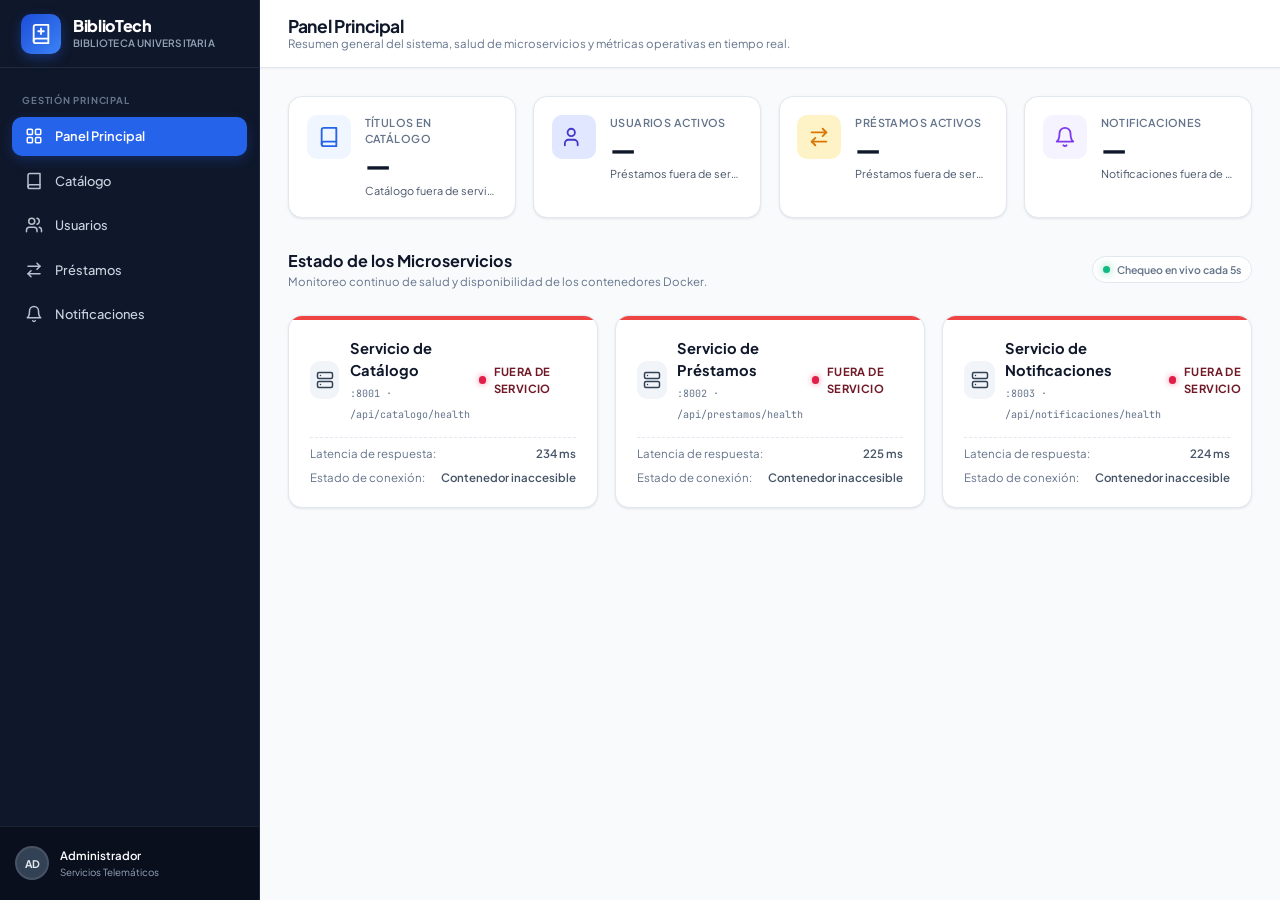
==== commit aa626290: "fix: eliminar mensaje de Mailpit" ====
--- a/frontend/index.html
+++ b/frontend/index.html
@@ -217,36 +217,7 @@
           <!-- Tarjetas de microservicios -->
           <div class="cards" id="svc"></div>
 
-          <!-- Banner de Resiliencia y Tolerancia a Fallos -->
-          <div class="callout-card">
-            <div class="callout-icon">
-              <svg class="svg-icon" viewBox="0 0 24 24" fill="none" stroke="currentColor" stroke-width="2">
-                <circle cx="12" cy="12" r="10" />
-                <line x1="12" x2="12" y1="8" y2="12" />
-                <line x1="12" x2="12.01" y1="16" y2="16" />
-              </svg>
-            </div>
-            <div class="callout-content">
-              <h4 class="callout-title">Prueba de Tolerancia a Fallos en Vivo</h4>
-              <p class="callout-desc">
-                El microservicio de <strong>Notificaciones</strong> funciona de manera satélite y asíncrona. Si se
-                detiene con:
-                <code>docker compose stop notificaciones</code>, los préstamos y las devoluciones siguen operando sin
-                interrupción.
-                Al reiniciar el servicio, el worker procesará las notificaciones pendientes.
-              </p>
-              <div class="callout-actions">
-                <a href="http://localhost:8025" target="_blank" rel="noopener noreferrer"
-                  class="btn btn-secondary btn-sm">
-                  <svg class="svg-icon" viewBox="0 0 24 24" fill="none" stroke="currentColor" stroke-width="2">
-                    <rect width="20" height="16" x="2" y="4" rx="2" />
-                    <path d="m22 7-8.97 5.7a1.94 1.94 0 0 1-2.06 0L2 7" />
-                  </svg>
-                  Abrir bandeja de correos Mailpit (puerto 8025)
-                </a>
-              </div>
-            </div>
-          </div>
+
         </section>
 
         <!-- ============================================================== -->
@@ -601,8 +572,7 @@
             </svg>
             <div class="alert-content">
               <strong>El microservicio de Notificaciones se encuentra fuera de servicio.</strong>
-              <span>Los préstamos continúan funcionando normalmente. Puedes consultar la bandeja de correos en Mailpit
-                (puerto 8025) cuando el servicio se restablezca.</span>
+              <span>Los préstamos continúan funcionando normalmente. Las notificaciones por correo (SMTP) se procesarán cuando el servicio se restablezca.</span>
             </div>
           </div>
 
--- a/frontend/style.css
+++ b/frontend/style.css
@@ -842,23 +842,44 @@
 .service-status-pill {
     display: inline-flex;
     align-items: center;
-    gap: 0.4rem;
-    padding: 0.35rem 0.75rem;
-    border-radius: var(--radius-full);
-    font-size: 0.78rem;
+    gap: 0.55rem;
+    padding: 0;
+    background: transparent !important;
+    border: none !important;
+    font-size: 0.8rem;
     font-weight: 700;
+    letter-spacing: 0.035em;
+    text-transform: uppercase;
+}
+
+.service-status-pill .status-dot {
+    width: 7.5px;
+    height: 7.5px;
+    border-radius: 50%;
+    display: inline-block;
+    flex-shrink: 0;
 }
 
 .service-status-pill.up {
-    background: var(--success-bg);
-    color: var(--success-tx);
-    border: 1px solid var(--success-border);
+    color: var(--tx-main);
+    background: transparent !important;
+    border: none !important;
+}
+
+.service-status-pill.up .status-dot {
+    background: #10b981;
+    box-shadow: 0 0 8px rgba(16, 185, 129, 0.7);
 }
 
 .service-status-pill.down {
-    background: var(--danger-bg);
-    color: var(--danger-tx);
-    border: 1px solid var(--danger-border);
+    color: #701a28;
+    background: transparent !important;
+    border: none !important;
+}
+
+.service-status-pill.down .status-dot {
+    background: #e11d48;
+    box-shadow: 0 0 6px rgba(225, 29, 72, 0.55);
 }
 
 .service-card-body {
@@ -1394,7 +1415,65 @@
    ETIQUETAS VISUALES / BADGES
    ============================================================================= */
 
-.b,
+/* Estados minimalistas del sistema: punto luminoso + texto uppercase (sin fondo/píldora) */
+.b {
+    display: inline-flex;
+    align-items: center;
+    gap: 0.55rem;
+    padding: 0;
+    margin: 0;
+    background: transparent !important;
+    border: none !important;
+    font-size: 0.8rem;
+    font-weight: 700;
+    letter-spacing: 0.035em;
+    text-transform: uppercase;
+    white-space: nowrap;
+    line-height: 1.2;
+}
+
+.b .badge-dot {
+    width: 7.5px;
+    height: 7.5px;
+    border-radius: 50%;
+    display: inline-block;
+    flex-shrink: 0;
+}
+
+/* Verde: DISPONIBLE, ACTIVO, DEVUELTO, ENVIADA */
+.b.ok {
+    color: var(--tx-main);
+    background: transparent !important;
+    border: none !important;
+}
+.b.ok .badge-dot {
+    background: #10b981;
+    box-shadow: 0 0 8px rgba(16, 185, 129, 0.7);
+}
+
+/* Rojo / Borgoña: AGOTADO, VENCIDO, FALLIDA, INACTIVO */
+.b.er {
+    color: #701a28;
+    background: transparent !important;
+    border: none !important;
+}
+.b.er .badge-dot {
+    background: #e11d48;
+    box-shadow: 0 0 6px rgba(225, 29, 72, 0.55);
+}
+
+/* Amarillo / Ámbar: ACTIVO (en préstamo), PENDIENTE */
+.b.wa {
+    color: #92400e;
+    background: transparent !important;
+    border: none !important;
+}
+.b.wa .badge-dot {
+    background: #f59e0b;
+    box-shadow: 0 0 6px rgba(245, 158, 11, 0.65);
+}
+
+/* Badges con píldora (categorías y tipos) */
 .badge {
     display: inline-flex;
     align-items: center;
@@ -1414,24 +1493,18 @@
     background: currentColor;
 }
 
-/* Verde: Disponible, Activo, Enviada */
-.b.ok,
 .badge-ok {
     background: var(--success-bg);
     color: var(--success-tx);
     border: 1px solid var(--success-border);
 }
 
-/* Rojo: Agotado, Baja, Fallida, Vencido */
-.b.er,
 .badge-er {
     background: var(--danger-bg);
     color: var(--danger-tx);
     border: 1px solid var(--danger-border);
 }
 
-/* Amarillo: Pendiente, Activo en Préstamos, Por vencer */
-.b.wa,
 .badge-wa {
     background: var(--warning-bg);
     color: var(--warning-tx);
@@ -1879,23 +1952,44 @@
 .service-status-pill {
     display: inline-flex;
     align-items: center;
-    gap: 0.4rem;
-    padding: 0.35rem 0.75rem;
-    border-radius: var(--radius-full);
-    font-size: 0.78rem;
+    gap: 0.55rem;
+    padding: 0;
+    background: transparent !important;
+    border: none !important;
+    font-size: 0.8rem;
     font-weight: 700;
+    letter-spacing: 0.035em;
+    text-transform: uppercase;
+}
+
+.service-status-pill .status-dot {
+    width: 7.5px;
+    height: 7.5px;
+    border-radius: 50%;
+    display: inline-block;
+    flex-shrink: 0;
 }
 
 .service-status-pill.up {
-    background: var(--success-bg);
-    color: var(--success-tx);
-    border: 1px solid var(--success-border);
+    color: var(--tx-main);
+    background: transparent !important;
+    border: none !important;
+}
+
+.service-status-pill.up .status-dot {
+    background: #10b981;
+    box-shadow: 0 0 8px rgba(16, 185, 129, 0.7);
 }
 
 .service-status-pill.down {
-    background: var(--danger-bg);
-    color: var(--danger-tx);
-    border: 1px solid var(--danger-border);
+    color: #701a28;
+    background: transparent !important;
+    border: none !important;
+}
+
+.service-status-pill.down .status-dot {
+    background: #e11d48;
+    box-shadow: 0 0 6px rgba(225, 29, 72, 0.55);
 }
 
 .service-card-body {
@@ -2431,7 +2525,65 @@
    ETIQUETAS VISUALES / BADGES
    ============================================================================= */
 
-.b,
+/* Estados minimalistas del sistema: punto luminoso + texto uppercase (sin fondo/píldora) */
+.b {
+    display: inline-flex;
+    align-items: center;
+    gap: 0.55rem;
+    padding: 0;
+    margin: 0;
+    background: transparent !important;
+    border: none !important;
+    font-size: 0.8rem;
+    font-weight: 700;
+    letter-spacing: 0.035em;
+    text-transform: uppercase;
+    white-space: nowrap;
+    line-height: 1.2;
+}
+
+.b .badge-dot {
+    width: 7.5px;
+    height: 7.5px;
+    border-radius: 50%;
+    display: inline-block;
+    flex-shrink: 0;
+}
+
+/* Verde: DISPONIBLE, ACTIVO, DEVUELTO, ENVIADA */
+.b.ok {
+    color: var(--tx-main);
+    background: transparent !important;
+    border: none !important;
+}
+.b.ok .badge-dot {
+    background: #10b981;
+    box-shadow: 0 0 8px rgba(16, 185, 129, 0.7);
+}
+
+/* Rojo / Borgoña: AGOTADO, VENCIDO, FALLIDA, INACTIVO */
+.b.er {
+    color: #701a28;
+    background: transparent !important;
+    border: none !important;
+}
+.b.er .badge-dot {
+    background: #e11d48;
+    box-shadow: 0 0 6px rgba(225, 29, 72, 0.55);
+}
+
+/* Amarillo / Ámbar: ACTIVO (en préstamo), PENDIENTE */
+.b.wa {
+    color: #92400e;
+    background: transparent !important;
+    border: none !important;
+}
+.b.wa .badge-dot {
+    background: #f59e0b;
+    box-shadow: 0 0 6px rgba(245, 158, 11, 0.65);
+}
+
+/* Badges con píldora (categorías y tipos) */
 .badge {
     display: inline-flex;
     align-items: center;
@@ -2451,24 +2603,18 @@
     background: currentColor;
 }
 
-/* Verde: Disponible, Activo, Enviada */
-.b.ok,
 .badge-ok {
     background: var(--success-bg);
     color: var(--success-tx);
     border: 1px solid var(--success-border);
 }
 
-/* Rojo: Agotado, Baja, Fallida, Vencido */
-.b.er,
 .badge-er {
     background: var(--danger-bg);
     color: var(--danger-tx);
     border: 1px solid var(--danger-border);
 }
 
-/* Amarillo: Pendiente, Activo en Préstamos, Por vencer */
-.b.wa,
 .badge-wa {
     background: var(--warning-bg);
     color: var(--warning-tx);
@@ -2914,3 +3060,27 @@
     height: 13px;
     color: var(--tx-muted);
 }
+
+/* Columna Tipo en tabla de usuarios: texto limpio sin fondo ni óvalo */
+.user-tipo-label {
+    display: inline-block;
+    background: transparent !important;
+    border: none !important;
+    padding: 0 !important;
+    border-radius: 0 !important;
+    box-shadow: none !important;
+    font-size: 0.78rem;
+    font-weight: 700;
+    letter-spacing: 0.04em;
+    text-transform: uppercase;
+    color: #2563eb;
+    line-height: 1.2;
+}
+
+.user-tipo-label.tipo-docente {
+    color: #7c3aed;
+}
+
+.user-tipo-label.tipo-estudiante {
+    color: #2563eb;
+}
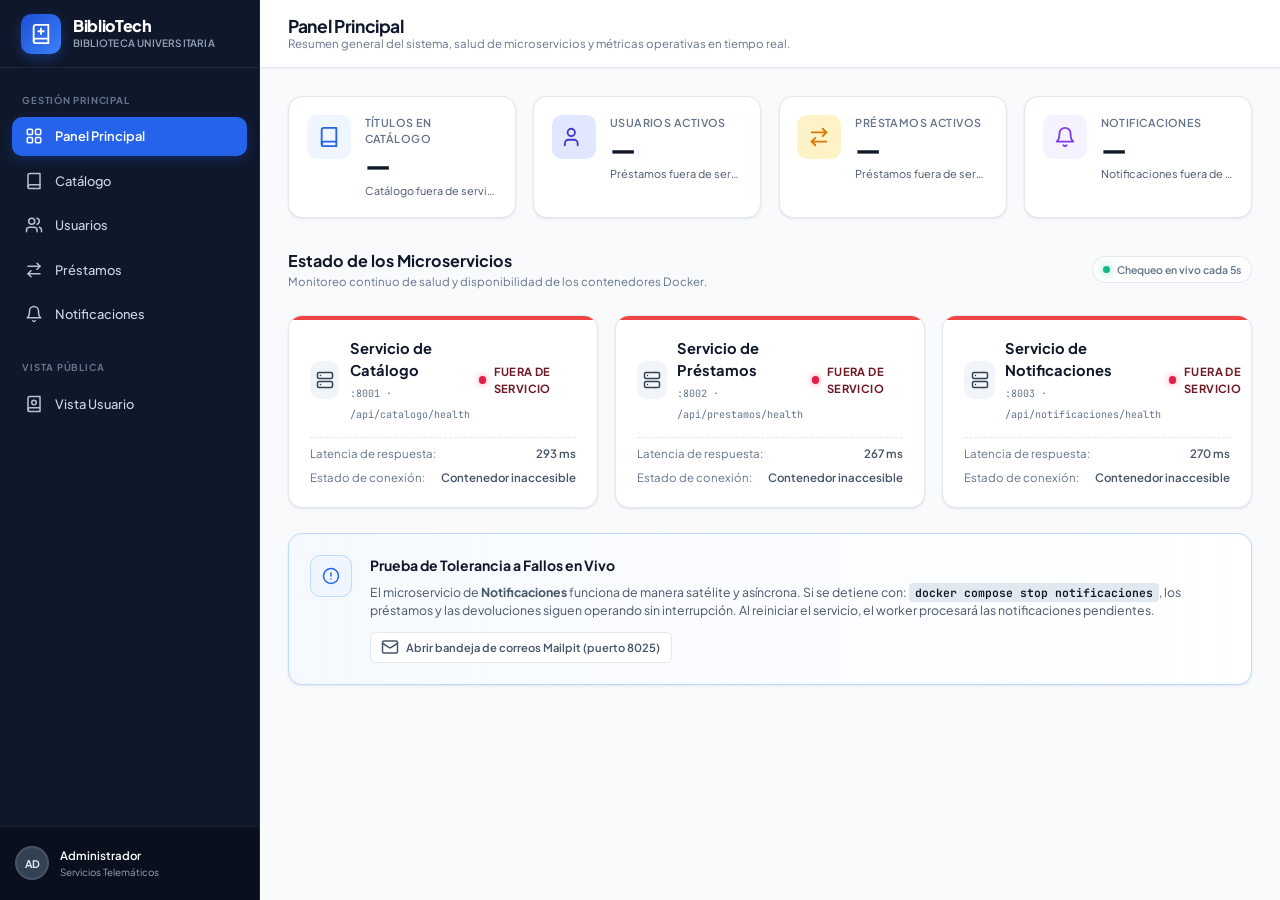
==== commit ac821f1a: "fix:  vista de usuarios" ====
--- a/frontend/index.html
+++ b/frontend/index.html
@@ -98,6 +98,19 @@
           <span class="nav-label">Notificaciones</span>
           <span class="nav-badge" id="sidebar-notif-badge" style="display:none;">0</span>
         </button>
+
+        <div class="nav-group-label" style="margin-top: 14px;">VISTA PÚBLICA</div>
+
+        <button class="nav-item" data-t="vista-usuario" id="nav-btn-vista-usuario">
+          <span class="nav-icon">
+            <svg class="svg-icon" viewBox="0 0 24 24" fill="none" stroke="currentColor" stroke-width="2">
+              <path d="M4 19.5A2.5 2.5 0 0 1 6.5 17H20" />
+              <path d="M6.5 2H20v20H6.5A2.5 2.5 0 0 1 4 19.5v-15A2.5 2.5 0 0 1 6.5 2z" />
+              <circle cx="12" cy="10" r="3" />
+            </svg>
+          </span>
+          <span class="nav-label">Vista Usuario</span>
+        </button>
       </nav>
 
       <!-- Pie del sidebar -->
@@ -217,7 +230,36 @@
           <!-- Tarjetas de microservicios -->
           <div class="cards" id="svc"></div>
 
-
+          <!-- Banner de Resiliencia y Tolerancia a Fallos -->
+          <div class="callout-card">
+            <div class="callout-icon">
+              <svg class="svg-icon" viewBox="0 0 24 24" fill="none" stroke="currentColor" stroke-width="2">
+                <circle cx="12" cy="12" r="10" />
+                <line x1="12" x2="12" y1="8" y2="12" />
+                <line x1="12" x2="12.01" y1="16" y2="16" />
+              </svg>
+            </div>
+            <div class="callout-content">
+              <h4 class="callout-title">Prueba de Tolerancia a Fallos en Vivo</h4>
+              <p class="callout-desc">
+                El microservicio de <strong>Notificaciones</strong> funciona de manera satélite y asíncrona. Si se
+                detiene con:
+                <code>docker compose stop notificaciones</code>, los préstamos y las devoluciones siguen operando sin
+                interrupción.
+                Al reiniciar el servicio, el worker procesará las notificaciones pendientes.
+              </p>
+              <div class="callout-actions">
+                <a href="http://localhost:8025" target="_blank" rel="noopener noreferrer"
+                  class="btn btn-secondary btn-sm">
+                  <svg class="svg-icon" viewBox="0 0 24 24" fill="none" stroke="currentColor" stroke-width="2">
+                    <rect width="20" height="16" x="2" y="4" rx="2" />
+                    <path d="m22 7-8.97 5.7a1.94 1.94 0 0 1-2.06 0L2 7" />
+                  </svg>
+                  Abrir bandeja de correos Mailpit (puerto 8025)
+                </a>
+              </div>
+            </div>
+          </div>
         </section>
 
         <!-- ============================================================== -->
@@ -572,7 +614,8 @@
             </svg>
             <div class="alert-content">
               <strong>El microservicio de Notificaciones se encuentra fuera de servicio.</strong>
-              <span>Los préstamos continúan funcionando normalmente. Las notificaciones por correo (SMTP) se procesarán cuando el servicio se restablezca.</span>
+              <span>Los préstamos continúan funcionando normalmente. Puedes consultar la bandeja de correos en Mailpit
+                (puerto 8025) cuando el servicio se restablezca.</span>
             </div>
           </div>
 
@@ -608,6 +651,53 @@
               </div>
             </div>
             <div class="table-responsive" id="t-notif"></div>
+          </div>
+        </section>
+
+        <!-- ============================================================== -->
+        <!-- SECCIÓN: VISTA DE USUARIO (SOLO LECTURA / CONSULTA)            -->
+        <!-- ============================================================== -->
+        <section id="vista-usuario" class="view-section" hidden>
+          <div class="alert-banner info" style="margin-bottom: 20px;">
+            <svg class="svg-icon" viewBox="0 0 24 24" fill="none" stroke="currentColor" stroke-width="2">
+              <circle cx="12" cy="12" r="10" />
+              <line x1="12" y1="16" x2="12" y2="12" />
+              <line x1="12" y1="8" x2="12.01" y2="8" />
+            </svg>
+            <div class="alert-content">
+              <strong>Catálogo de Consulta para Lectores y Estudiantes</strong>
+              <span>Esta vista es exclusivamente informativa para consultar obras y unidades disponibles en sala. No es posible solicitar préstamos directos desde aquí (deben tramitarse en el mostrador).</span>
+            </div>
+          </div>
+
+          <!-- Panel de inventario con filtros y unidades para usuario -->
+          <div class="table-card">
+            <div class="table-card-header">
+              <div class="table-title-group">
+                <h3 class="table-title">Consulta de Obras y Ejemplares en Sala</h3>
+                <span class="count-badge" id="count-user-libros">0 libros</span>
+              </div>
+              <div class="table-filters" style="display: flex; flex-wrap: wrap; gap: 10px; align-items: center;">
+                <div class="search-box">
+                  <svg class="search-icon svg-icon" viewBox="0 0 24 24" fill="none" stroke="currentColor" stroke-width="2">
+                    <circle cx="11" cy="11" r="8" />
+                    <path d="m21 21-4.3-4.3" />
+                  </svg>
+                  <input type="text" id="filter-user-search" class="search-input" placeholder="Buscar por título, autor o código...">
+                </div>
+                <div style="min-width: 180px;">
+                  <select id="filter-user-autor" class="form-control" style="height: 38px; font-size: 13px; padding: 4px 10px;">
+                    <option value="">Todos los autores</option>
+                  </select>
+                </div>
+                <div class="filter-pill-group" id="filter-user-pills">
+                  <button type="button" class="filter-pill active" data-user-filter-disp="all">Todos</button>
+                  <button type="button" class="filter-pill" data-user-filter-disp="available">Disponibles</button>
+                  <button type="button" class="filter-pill" data-user-filter-disp="out">Agotados</button>
+                </div>
+              </div>
+            </div>
+            <div class="table-responsive" id="t-user-libros"></div>
           </div>
         </section>
 
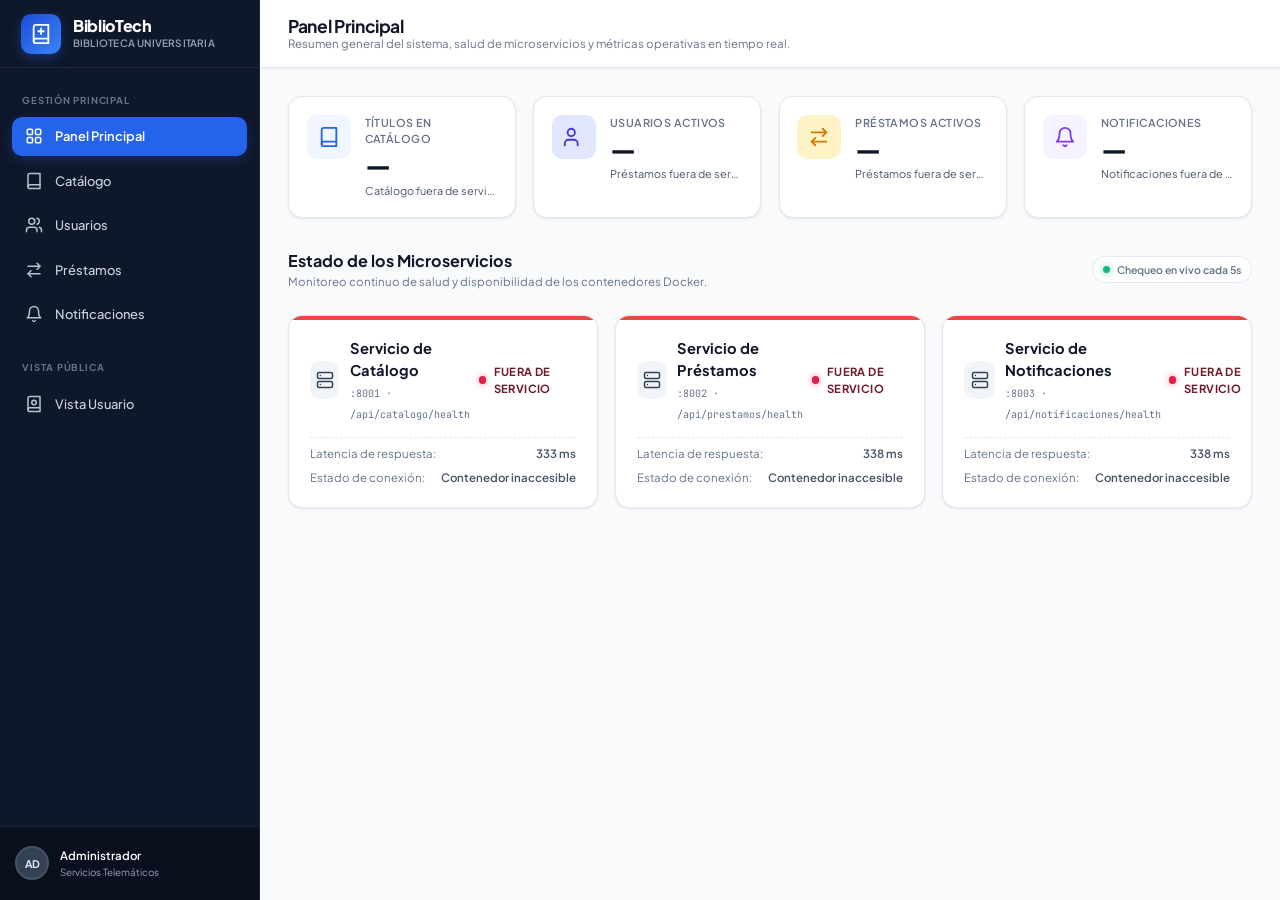
==== commit e954f7ab: "Merge branch 'refactor/microservicios-v2' into feat/VistaUsuario" ====
--- a/frontend/index.html
+++ b/frontend/index.html
@@ -230,36 +230,7 @@
           <!-- Tarjetas de microservicios -->
           <div class="cards" id="svc"></div>
 
-          <!-- Banner de Resiliencia y Tolerancia a Fallos -->
-          <div class="callout-card">
-            <div class="callout-icon">
-              <svg class="svg-icon" viewBox="0 0 24 24" fill="none" stroke="currentColor" stroke-width="2">
-                <circle cx="12" cy="12" r="10" />
-                <line x1="12" x2="12" y1="8" y2="12" />
-                <line x1="12" x2="12.01" y1="16" y2="16" />
-              </svg>
-            </div>
-            <div class="callout-content">
-              <h4 class="callout-title">Prueba de Tolerancia a Fallos en Vivo</h4>
-              <p class="callout-desc">
-                El microservicio de <strong>Notificaciones</strong> funciona de manera satélite y asíncrona. Si se
-                detiene con:
-                <code>docker compose stop notificaciones</code>, los préstamos y las devoluciones siguen operando sin
-                interrupción.
-                Al reiniciar el servicio, el worker procesará las notificaciones pendientes.
-              </p>
-              <div class="callout-actions">
-                <a href="http://localhost:8025" target="_blank" rel="noopener noreferrer"
-                  class="btn btn-secondary btn-sm">
-                  <svg class="svg-icon" viewBox="0 0 24 24" fill="none" stroke="currentColor" stroke-width="2">
-                    <rect width="20" height="16" x="2" y="4" rx="2" />
-                    <path d="m22 7-8.97 5.7a1.94 1.94 0 0 1-2.06 0L2 7" />
-                  </svg>
-                  Abrir bandeja de correos Mailpit (puerto 8025)
-                </a>
-              </div>
-            </div>
-          </div>
+
         </section>
 
         <!-- ============================================================== -->
@@ -614,8 +585,7 @@
             </svg>
             <div class="alert-content">
               <strong>El microservicio de Notificaciones se encuentra fuera de servicio.</strong>
-              <span>Los préstamos continúan funcionando normalmente. Puedes consultar la bandeja de correos en Mailpit
-                (puerto 8025) cuando el servicio se restablezca.</span>
+              <span>Los préstamos continúan funcionando normalmente. Las notificaciones por correo (SMTP) se procesarán cuando el servicio se restablezca.</span>
             </div>
           </div>
 
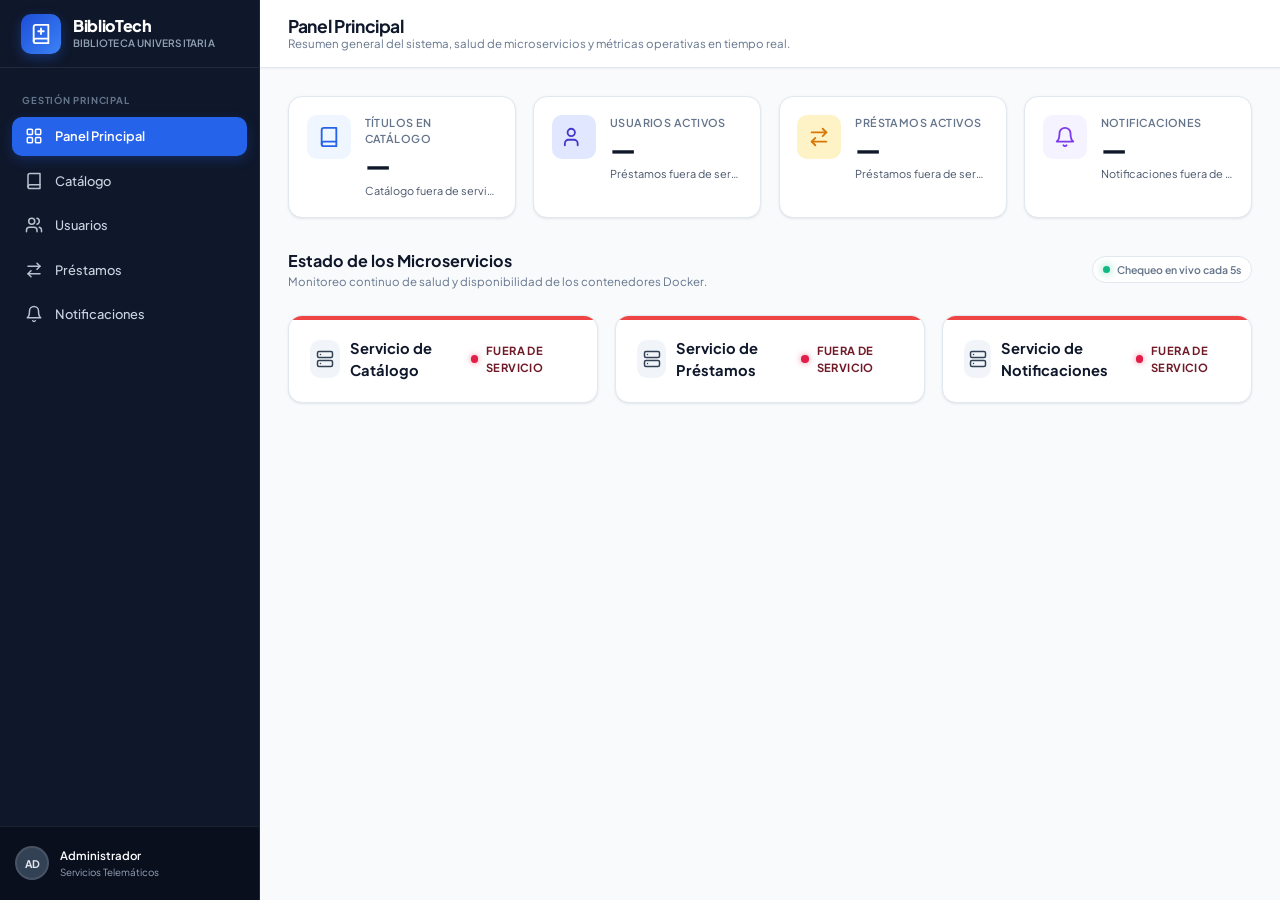
==== commit cc894b97: "fix(correcion general): Se realizaton algunos cambios en todos los microservicios" ====
--- a/frontend/index.html
+++ b/frontend/index.html
@@ -96,21 +96,10 @@
             </svg>
           </span>
           <span class="nav-label">Notificaciones</span>
-          <span class="nav-badge" id="sidebar-notif-badge" style="display:none;">0</span>
+          
         </button>
 
-        <div class="nav-group-label" style="margin-top: 14px;">VISTA PÚBLICA</div>
-
-        <button class="nav-item" data-t="vista-usuario" id="nav-btn-vista-usuario">
-          <span class="nav-icon">
-            <svg class="svg-icon" viewBox="0 0 24 24" fill="none" stroke="currentColor" stroke-width="2">
-              <path d="M4 19.5A2.5 2.5 0 0 1 6.5 17H20" />
-              <path d="M6.5 2H20v20H6.5A2.5 2.5 0 0 1 4 19.5v-15A2.5 2.5 0 0 1 6.5 2z" />
-              <circle cx="12" cy="10" r="3" />
-            </svg>
-          </span>
-          <span class="nav-label">Vista Usuario</span>
-        </button>
+
       </nav>
 
       <!-- Pie del sidebar -->
@@ -157,7 +146,7 @@
         <section id="estado" class="view-section">
           <!-- Tarjetas de estadísticas generales (KPIs con datos reales) -->
           <div class="kpi-grid">
-            <div class="kpi-card" id="kpi-libros">
+            <div class="kpi-card kpi-clickable" id="kpi-libros" data-nav="catalogo" title="Ir a Catálogo" role="button" tabindex="0">
               <div class="kpi-icon-wrap kpi-blue">
                 <svg class="svg-icon" viewBox="0 0 24 24" fill="none" stroke="currentColor" stroke-width="2">
                   <path d="M4 19.5A2.5 2.5 0 0 1 6.5 17H20" />
@@ -171,7 +160,7 @@
               </div>
             </div>
 
-            <div class="kpi-card" id="kpi-usuarios">
+            <div class="kpi-card kpi-clickable" id="kpi-usuarios" data-nav="usuarios" title="Ir a Usuarios" role="button" tabindex="0">
               <div class="kpi-icon-wrap kpi-indigo">
                 <svg class="svg-icon" viewBox="0 0 24 24" fill="none" stroke="currentColor" stroke-width="2">
                   <path d="M16 21v-2a4 4 0 0 0-4-4H6a4 4 0 0 0-4 4v2" />
@@ -185,7 +174,7 @@
               </div>
             </div>
 
-            <div class="kpi-card" id="kpi-prestamos">
+            <div class="kpi-card kpi-clickable" id="kpi-prestamos" data-nav="prestamos" title="Ir a Préstamos" role="button" tabindex="0">
               <div class="kpi-icon-wrap kpi-amber">
                 <svg class="svg-icon" viewBox="0 0 24 24" fill="none" stroke="currentColor" stroke-width="2">
                   <path d="m16 3 4 4-4 4" />
@@ -201,7 +190,7 @@
               </div>
             </div>
 
-            <div class="kpi-card" id="kpi-notificaciones">
+            <div class="kpi-card kpi-clickable" id="kpi-notificaciones" data-nav="notificaciones" title="Ir a Notificaciones" role="button" tabindex="0">
               <div class="kpi-icon-wrap kpi-purple">
                 <svg class="svg-icon" viewBox="0 0 24 24" fill="none" stroke="currentColor" stroke-width="2">
                   <path d="M6 8a6 6 0 0 1 12 0c0 7 3 9 3 9H3s3-2 3-9" />
@@ -254,7 +243,7 @@
           <div class="forms-grid">
             <!-- Formulario: Nuevo Autor -->
             <div class="panel-card">
-              <div class="panel-header">
+              <div class="panel-header" style="display:flex; justify-content:space-between; align-items:center;">
                 <div class="panel-title-group">
                   <svg class="panel-icon svg-icon" viewBox="0 0 24 24" fill="none" stroke="currentColor"
                     stroke-width="2">
@@ -266,16 +255,25 @@
                     <p class="panel-subtitle">Registra autores para asociarlos a libros</p>
                   </div>
                 </div>
+                <button type="button" class="btn btn-secondary btn-sm" id="btn-gestionar-autores" title="Ver y editar autores registrados" style="display:inline-flex; align-items:center; gap:6px;">
+                  <svg class="svg-icon" viewBox="0 0 24 24" fill="none" stroke="currentColor" stroke-width="2" style="width:14px; height:14px;">
+                    <path d="M17 3a2.85 2.83 0 1 1 4 4L7.5 20.5 2 22l1.5-5.5Z"/>
+                    <path d="m15 5 4 4"/>
+                  </svg>
+                  <span>Ver / Editar Autores</span>
+                </button>
               </div>
               <form id="f-autor" class="panel-form">
                 <div class="form-group">
                   <label for="autor-nombre" class="form-label">Nombre del autor <span class="req">*</span></label>
                   <input id="autor-nombre" name="nombre" class="form-control" placeholder="Ej: Gabriel García Márquez"
                     required>
-                </div>
-                <div class="form-group">
-                  <label for="autor-nac" class="form-label">Nacionalidad</label>
-                  <input id="autor-nac" name="nacionalidad" class="form-control" placeholder="Ej: Colombiana">
+                  <div id="hint-autor-duplicado" style="display:none; font-size:12px; color:var(--danger, #dc2626); margin-top:5px; font-weight:500;"></div>
+                </div>
+                <div class="form-group" style="position:relative;">
+                  <label for="autor-nac" class="form-label">País de origen <span class="req">*</span></label>
+                  <input id="autor-nac" name="nacionalidad" class="form-control" placeholder="Escribe para buscar país (ej. Bolivia)" autocomplete="off" required>
+                  <div id="autocomplete-paises" class="autocomplete-dropdown" style="display:none;"></div>
                 </div>
                 <div class="form-actions">
                   <button type="submit" class="btn btn-primary" id="btn-save-autor">
@@ -313,13 +311,36 @@
                 </div>
                 <div class="form-row">
                   <div class="form-group flex-2">
-                    <label for="sel-autor" class="form-label">Autor asignado</label>
-                    <select name="autor_id" id="sel-autor" class="form-control"></select>
+                    <label for="sel-autor" class="form-label">Autor asignado <span class="req">*</span></label>
+                    <select name="autor_id" id="sel-autor" class="form-control" required></select>
                   </div>
                   <div class="form-group flex-1">
                     <label for="libro-ejemplares" class="form-label">Ejemplares <span class="req">*</span></label>
                     <input id="libro-ejemplares" name="ejemplares_totales" class="form-control" type="number" min="1"
                       value="1" title="Cantidad de ejemplares iniciales" required>
+                  </div>
+                </div>
+                <div class="form-row">
+                  <div class="form-group flex-2">
+                    <label for="libro-genero" class="form-label">Género del libro <span class="req">*</span></label>
+                    <select name="genero" id="libro-genero" class="form-control" required>
+                      <option value="">-- Selecciona un género --</option>
+                      <option value="Matemáticas y Cálculo">Matemáticas y Cálculo</option>
+                      <option value="Física y Química">Física y Química</option>
+                      <option value="Informática y Programación">Informática y Programación</option>
+                      <option value="Ingeniería y Tecnología">Ingeniería y Tecnología</option>
+                      <option value="Medicina y Salud">Medicina y Ciencias de la Salud</option>
+                      <option value="Derecho y Cs. Políticas">Derecho y Ciencias Políticas</option>
+                      <option value="Economía y Finanzas">Economía y Administración</option>
+                      <option value="Literatura y Humanidades">Literatura y Humanidades</option>
+                      <option value="Historia y Filosofía">Historia y Filosofía</option>
+                      <option value="Idiomas y Lingüística">Idiomas y Lingüística</option>
+                      <option value="General">General / Otras Ciencias</option>
+                    </select>
+                  </div>
+                  <div class="form-group flex-1">
+                    <label for="libro-edicion" class="form-label">Edición (Opcional)</label>
+                    <input id="libro-edicion" name="edicion" class="form-control" placeholder="Ej: 3ra Edición">
                   </div>
                 </div>
                 <div class="form-actions">
@@ -356,6 +377,7 @@
                   <button type="button" class="filter-pill active" data-filter-disp="all">Todos</button>
                   <button type="button" class="filter-pill" data-filter-disp="available">Disponibles</button>
                   <button type="button" class="filter-pill" data-filter-disp="out">Agotados</button>
+                  <button type="button" class="filter-pill" data-filter-disp="inactive">Inactivos</button>
                 </div>
               </div>
             </div>
@@ -395,11 +417,11 @@
                       required>
                   </div>
                   <div class="form-group flex-2">
-                    <label for="user-mail" class="form-label">Correo institucional <span class="req">*</span></label>
+                    <label for="user-mail" class="form-label">Correo <span class="req">*</span></label>
                     <input id="user-mail" name="correo" type="email" class="form-control"
                       placeholder="usuario@universidad.edu" required>
                   </div>
-                  <div class="form-group">
+                  <div class="form-group flex-1">
                     <label for="user-tipo" class="form-label">Tipo de usuario <span class="req">*</span></label>
                     <select id="user-tipo" name="tipo" class="form-control">
                       <option value="ESTUDIANTE">ESTUDIANTE</option>
@@ -442,6 +464,7 @@
                   <button type="button" class="filter-pill active" data-filter-tipo="all">Todos</button>
                   <button type="button" class="filter-pill" data-filter-tipo="ESTUDIANTE">Estudiantes</button>
                   <button type="button" class="filter-pill" data-filter-tipo="DOCENTE">Docentes</button>
+                  <button type="button" class="filter-pill" data-filter-tipo="inactivos">Inactivos / Bajas</button>
                 </div>
               </div>
             </div>
@@ -532,6 +555,7 @@
                     <option value="">Todos los préstamos</option>
                     <option value="ACTIVO">Solo préstamos ACTIVOS</option>
                     <option value="DEVUELTO">Solo préstamos DEVUELTOS</option>
+                    <option value="RETRASO">Préstamos CON RETRASO / VENCIDOS</option>
                   </select>
                 </div>
                 <div class="form-actions">
@@ -606,17 +630,17 @@
                   <input type="text" id="filter-notif-search" class="search-input"
                     placeholder="Buscar destinatario o correo...">
                 </div>
-                <select id="n-est" class="form-control filter-select">
-                  <option value="">Todos los estados</option>
-                  <option value="PENDIENTE">PENDIENTE</option>
-                  <option value="ENVIADA">ENVIADA</option>
-                  <option value="FALLIDA">FALLIDA</option>
-                </select>
                 <select id="n-tipo" class="form-control filter-select">
-                  <option value="">Todos los tipos</option>
-                  <option value="PRESTAMO">PRESTAMO</option>
-                  <option value="POR_VENCER">POR_VENCER</option>
-                  <option value="MULTA">MULTA</option>
+                  <option value="">Todos los tipos de notificación (9 estados)</option>
+                  <option value="PRESTAMO_REGISTRADO">PRESTAMO_REGISTRADO</option>
+                  <option value="RECORDATORIO">RECORDATORIO (1 día antes)</option>
+                  <option value="VENCIMIENTO">VENCIMIENTO (7 días extras)</option>
+                  <option value="BLOQUEO_POR_INCUMPLIMIENTO">BLOQUEO_POR_INCUMPLIMIENTO</option>
+                  <option value="DEVOLUCION_CONFIRMADA">DEVOLUCION_CONFIRMADA (A tiempo)</option>
+                  <option value="DEVOLUCION_TARDIA_1">DEVOLUCION_TARDIA_1 (1ª advertencia)</option>
+                  <option value="DEVOLUCION_TARDIA_2">DEVOLUCION_TARDIA_2 (Última advertencia)</option>
+                  <option value="BLOQUEO_POR_REINCIDENCIA">BLOQUEO_POR_REINCIDENCIA (Bloqueado)</option>
+                  <option value="DEVOLUCION_CRITICA">DEVOLUCION_CRITICA (Devolvió bloqueado)</option>
                 </select>
               </div>
             </div>
--- a/frontend/style.css
+++ b/frontend/style.css
@@ -3084,3 +3084,51 @@
 .user-tipo-label.tipo-estudiante {
     color: #2563eb;
 }
+
+
+/* Tarjetas KPI como botones interactivos (Requerimiento 11) */
+.kpi-card.kpi-clickable {
+    cursor: pointer !important;
+    user-select: none;
+    position: relative;
+}
+.kpi-card.kpi-clickable:hover {
+    transform: translateY(-3px);
+    box-shadow: 0 10px 20px -3px rgba(37, 99, 235, 0.15), 0 4px 6px -2px rgba(0, 0, 0, 0.05);
+    border-color: #93c5fd;
+}
+.kpi-card.kpi-clickable:active {
+    transform: translateY(0);
+}
+
+
+/* Autocomplete para País de Origen / Nacionalidad */
+.autocomplete-dropdown {
+    position: absolute;
+    top: calc(100% + 4px);
+    left: 0;
+    right: 0;
+    background: #ffffff;
+    border: 1px solid #cbd5e1;
+    border-radius: 8px;
+    box-shadow: 0 10px 25px -5px rgba(0, 0, 0, 0.12), 0 8px 10px -6px rgba(0, 0, 0, 0.08);
+    z-index: 1050;
+    max-height: 220px;
+    padding: 4px;
+}
+.autocomplete-item {
+    padding: 8px 12px;
+    border-radius: 6px;
+    cursor: pointer;
+    font-size: 0.88rem;
+    color: #1e293b;
+    display: flex;
+    align-items: center;
+    gap: 8px;
+    transition: background-color 0.15s ease, color 0.15s ease;
+}
+.autocomplete-item:hover {
+    background-color: #eff6ff;
+    color: #2563eb;
+    font-weight: 600;
+}
